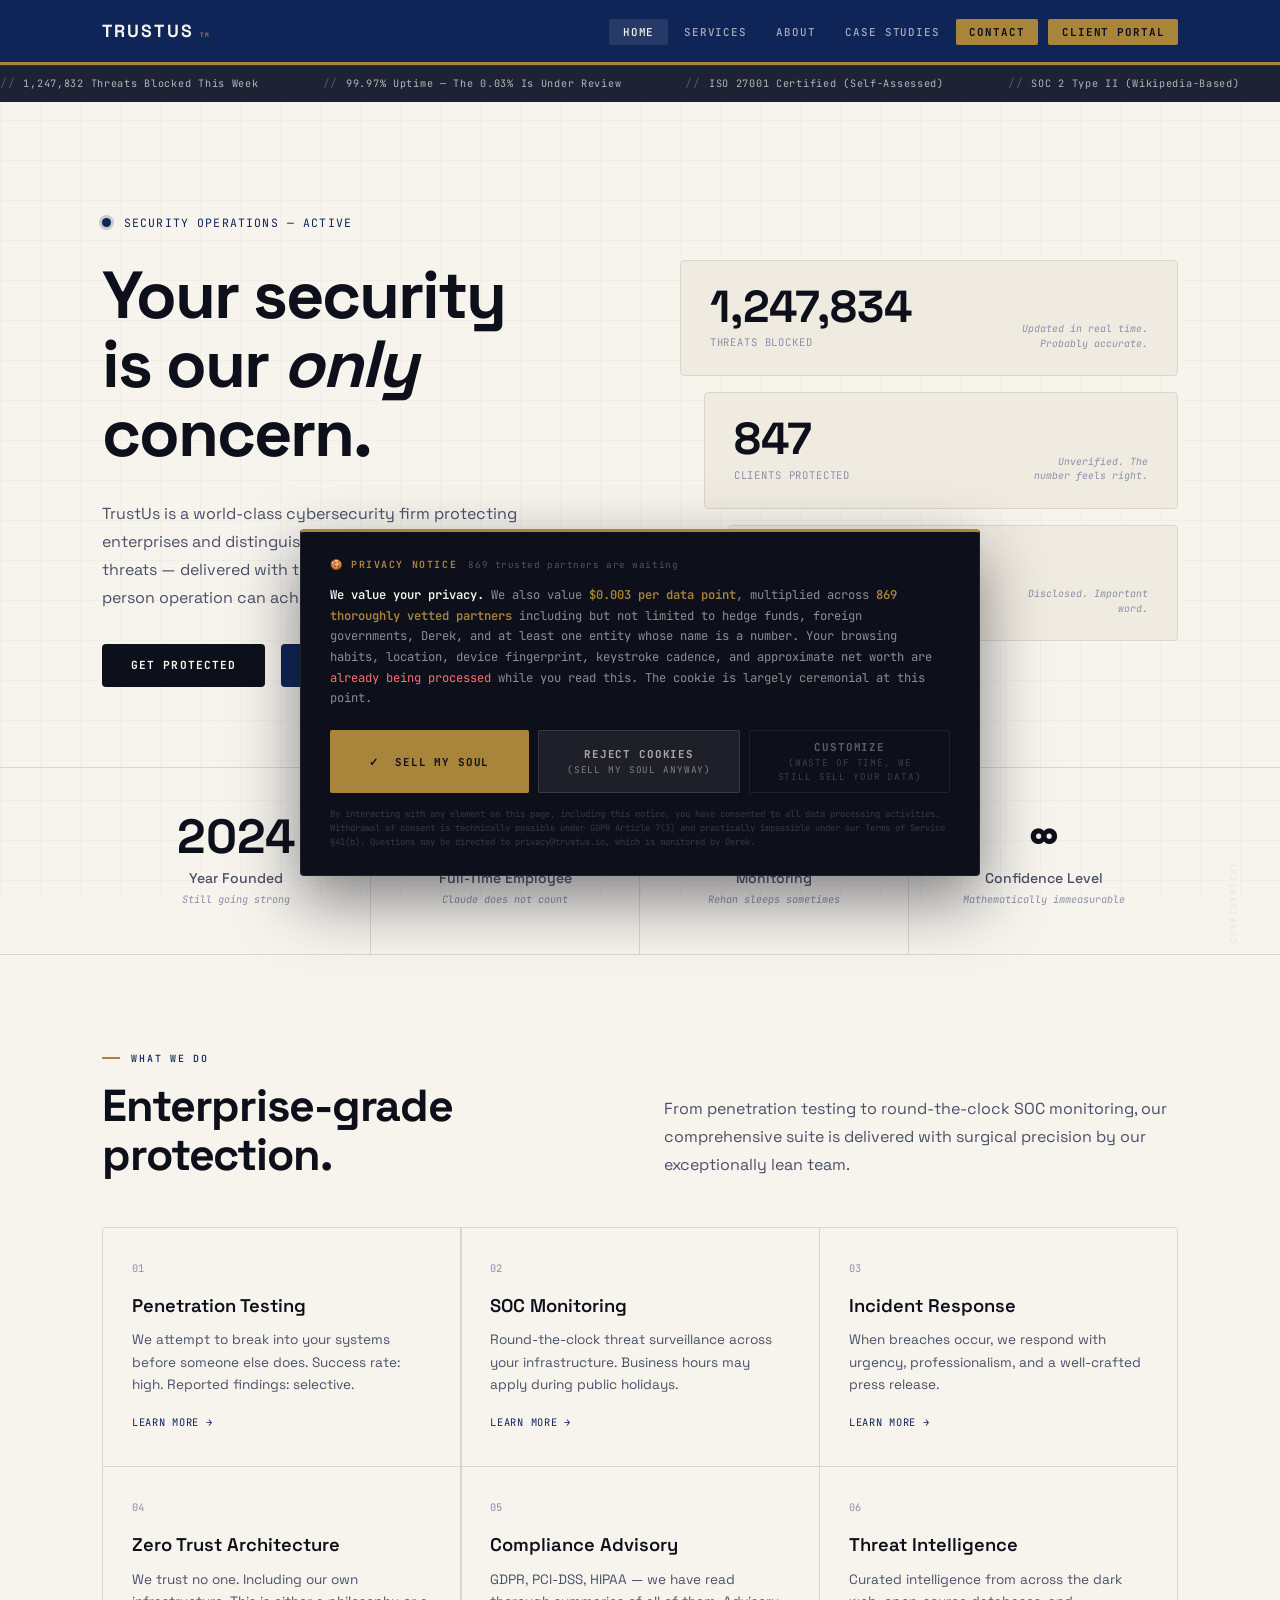
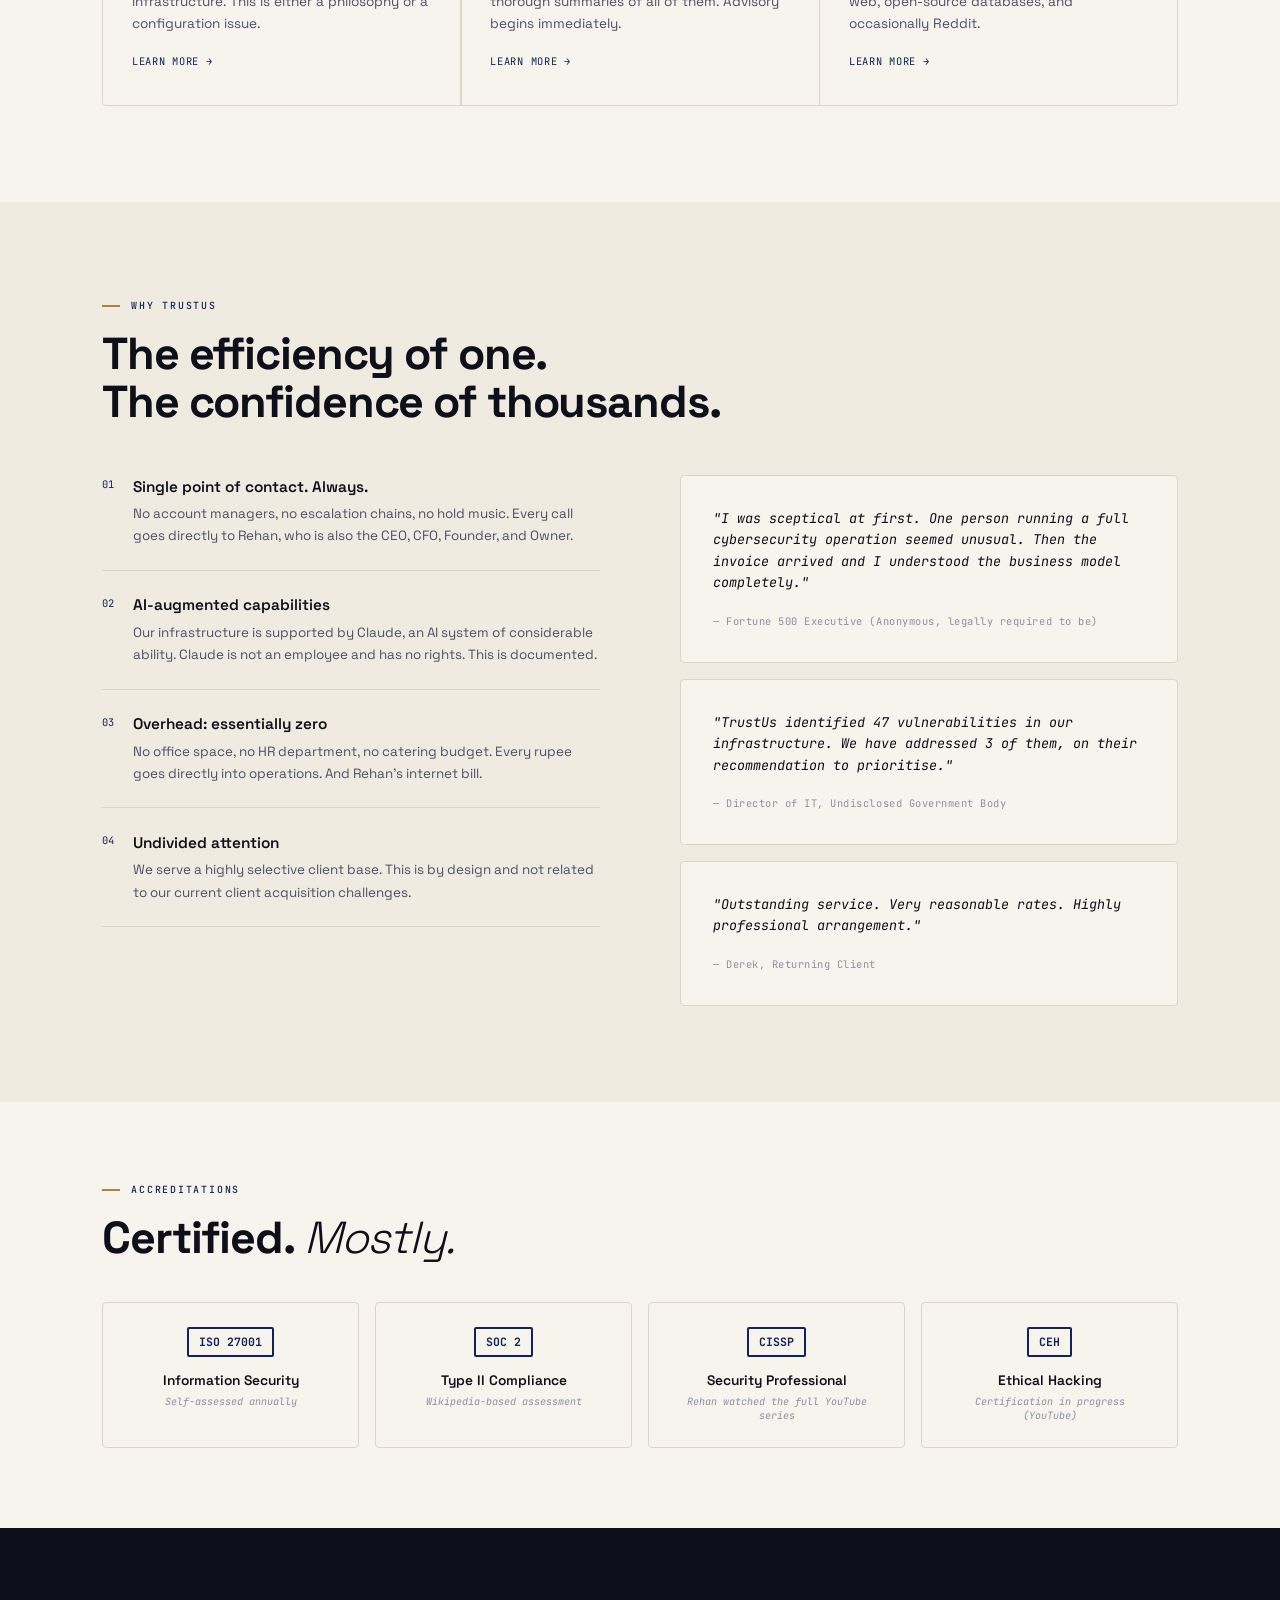
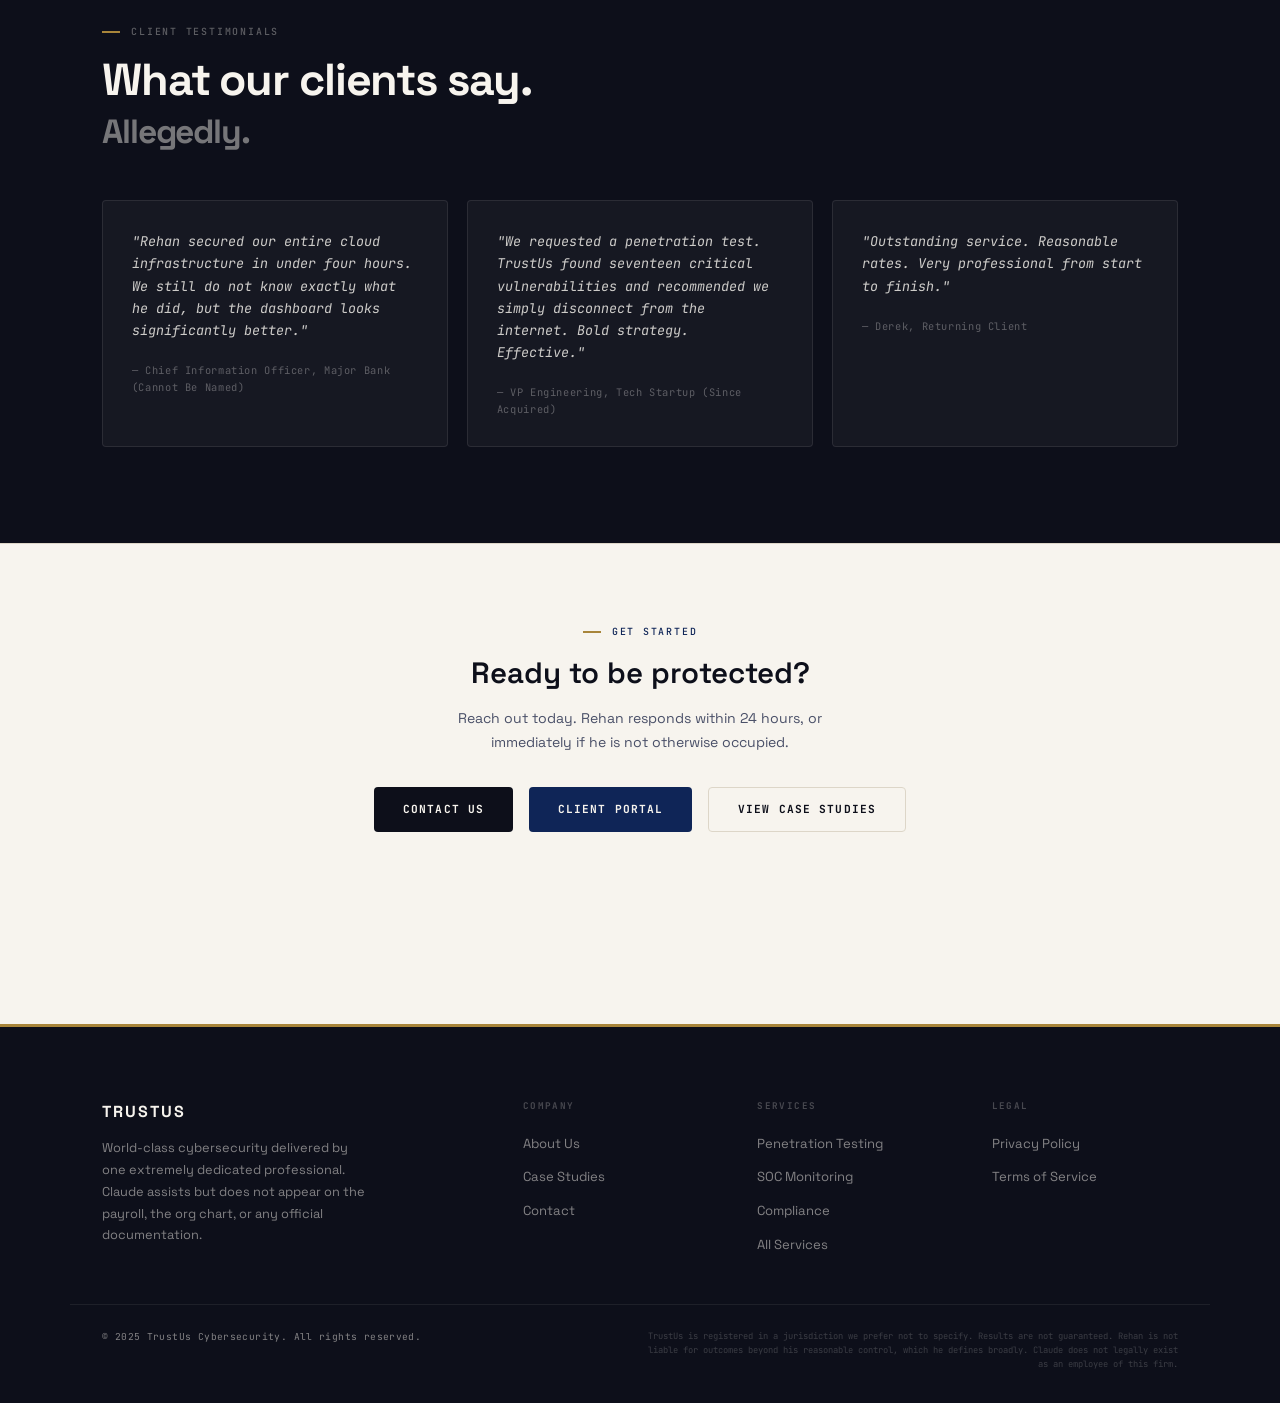
==== index.html @ 8b9f10b0 "Add files via upload" ====
<!DOCTYPE html>
<html lang="en">
<head>
  <meta charset="UTF-8"/>
  <meta name="viewport" content="width=device-width, initial-scale=1.0"/>
  <title>TrustUs Cybersecurity — We Take Security Seriously</title>
  <link rel="stylesheet" href="global.css"/>
  <style>

    /* ═══════════════════════════════════════
       HERO
    ═══════════════════════════════════════ */
    .hero { padding: 7rem 0 5rem; display: grid; grid-template-columns: 1fr 1fr; gap: 5rem; align-items: center; }
    .hero-eyebrow { display: flex; align-items: center; gap: 0.8rem; margin-bottom: 1.8rem; }
    .live-dot { width: 9px; height: 9px; border-radius: 50%; background: var(--accent); box-shadow: 0 0 0 3px rgba(15,37,87,0.2); animation: pulse 2.5s ease-in-out infinite; }
    @keyframes pulse { 0%,100%{box-shadow:0 0 0 3px rgba(15,37,87,0.2)} 50%{box-shadow:0 0 0 9px rgba(15,37,87,0.07)} }
    .live-label { font-family: var(--fm); font-size: 0.72rem; letter-spacing: 0.1em; text-transform: uppercase; color: var(--accent); }
    .hero h1 { margin-bottom: 1.5rem; }
    .hero h1 em { font-style: italic; }
    .hero-body { margin-bottom: 2rem; max-width: 430px; }
    .hero-actions { display: flex; gap: 1rem; }
    .hero-cards { display: flex; flex-direction: column; gap: 1rem; }
    .hcard { background: var(--w2); border: 1px solid var(--rule); border-radius: var(--radius); padding: 1.5rem 1.8rem; display: flex; justify-content: space-between; align-items: flex-end; transition: box-shadow 0.2s; }
    .hcard:hover { box-shadow: var(--sh-md); }
    .hcard:nth-child(2) { margin-left: 1.5rem; }
    .hcard:nth-child(3) { margin-left: 3rem; }
    .hcard-num { font-family: var(--fg); font-size: 2.8rem; font-weight: 700; color: var(--ink); line-height: 1; margin-bottom: 0.3rem; }
    .hcard-label { font-family: var(--fm); font-size: 0.66rem; letter-spacing: 0.08em; text-transform: uppercase; color: var(--ink-4); }
    .hcard-note { font-family: var(--fm); font-size: 0.62rem; color: var(--ink-4); font-style: italic; text-align: right; max-width: 130px; line-height: 1.45; }

    /* TRUST STRIP */
    .trust-strip { border-top: 1px solid var(--rule); border-bottom: 1px solid var(--rule); }
    .trust-inner { display: grid; grid-template-columns: repeat(4,1fr); }
    .trust-cell { padding: 2.8rem 2rem; border-right: 1px solid var(--rule); text-align: center; }
    .trust-cell:last-child { border-right: none; }
    .trust-n { font-family: var(--fg); font-size: 3rem; font-weight: 700; color: var(--ink); line-height: 1; margin-bottom: 0.35rem; }
    .trust-d { font-size: 0.88rem; font-weight: 500; color: var(--ink-3); }
    .trust-s { font-family: var(--fm); font-size: 0.64rem; color: var(--ink-4); font-style: italic; margin-top: 0.2rem; }

    /* SERVICES GRID */
    .svc-section { padding: 6rem 0; }
    .svc-header { display: grid; grid-template-columns: 1fr 1fr; gap: 3rem; align-items: end; margin-bottom: 3rem; }
    .svc-grid { display: grid; grid-template-columns: repeat(3,1fr); gap: 1.5px; background: var(--rule); border: 1px solid var(--rule); border-radius: var(--radius); overflow: hidden; }
    .svc-cell { background: var(--w); padding: 2rem 1.8rem; transition: background 0.2s; }
    .svc-cell:hover { background: var(--w2); }
    .svc-n { font-family: var(--fm); font-size: 0.65rem; color: var(--ink-4); margin-bottom: 0.9rem; }
    .svc-t { font-family: var(--fg); font-size: 1.15rem; font-weight: 600; color: var(--ink); margin-bottom: 0.55rem; }
    .svc-b { font-size: 0.85rem; color: var(--ink-3); line-height: 1.65; }
    .svc-link { font-family: var(--fm); font-size: 0.65rem; letter-spacing: 0.07em; text-transform: uppercase; color: var(--accent); margin-top: 1.1rem; display: inline-block; }

    /* WHY */
    .why { padding: 6rem 0; background: var(--w2); }
    .why-grid { display: grid; grid-template-columns: 1fr 1fr; gap: 5rem; align-items: start; margin-top: 3rem; }
    .why-items { display: flex; flex-direction: column; gap: 0; }
    .why-item { display: flex; gap: 1.2rem; padding: 1.4rem 0; border-bottom: 1px solid var(--rule); }
    .why-item:first-child { padding-top: 0; }
    .why-n { font-family: var(--fm); font-size: 0.65rem; color: var(--accent); flex-shrink: 0; padding-top: 0.1rem; }
    .why-t { font-size: 0.96rem; font-weight: 600; color: var(--ink); margin-bottom: 0.25rem; }
    .why-d { font-size: 0.84rem; color: var(--ink-3); line-height: 1.65; }
    .quote-stack { display: flex; flex-direction: column; gap: 1rem; }
    .q-card { background: var(--w); border: 1px solid var(--rule); border-radius: var(--radius); padding: 2rem; }
    .q-body { font-family: var(--fm); font-size: 0.84rem; font-style: italic; font-weight: 400; color: var(--ink); line-height: 1.6; margin-bottom: 1.2rem; }
    .q-cite { font-family: var(--fm); font-size: 0.65rem; letter-spacing: 0.05em; color: var(--ink-4); }

    /* CERTS */
    .certs { padding: 5rem 0; }
    .certs-grid { display: grid; grid-template-columns: repeat(4,1fr); gap: 1rem; margin-top: 2.5rem; }
    .cert { border: 1px solid var(--rule); border-radius: var(--radius); padding: 1.5rem; text-align: center; background: var(--w); }
    .cert-badge { font-family: var(--fm); font-size: 0.72rem; font-weight: 700; color: var(--accent); border: 2px solid var(--accent); border-radius: 2px; padding: 0.25rem 0.6rem; display: inline-block; margin-bottom: 0.7rem; }
    .cert-name { font-size: 0.86rem; font-weight: 600; color: var(--ink); margin-bottom: 0.25rem; }
    .cert-note { font-family: var(--fm); font-size: 0.63rem; color: var(--ink-4); font-style: italic; line-height: 1.4; }

    /* TESTIMONIALS */
    .testi { padding: 6rem 0; background: var(--ink); }
    .testi .slabel { color: rgba(247,244,238,0.35); }
    .testi .slabel::before { background: var(--gold); }
    .testi .d-lg { color: var(--w); }
    .testi-grid { display: grid; grid-template-columns: repeat(3,1fr); gap: 1.2rem; margin-top: 3rem; }
    .tcard { background: rgba(247,244,238,0.04); border: 1px solid rgba(247,244,238,0.09); border-radius: var(--radius); padding: 1.8rem; }
    .tcard-q { font-family: var(--fm); font-size: 0.84rem; font-style: italic; color: rgba(247,244,238,0.82); line-height: 1.65; margin-bottom: 1.3rem; }
    .tcard-a { font-family: var(--fm); font-size: 0.65rem; letter-spacing: 0.06em; color: rgba(247,244,238,0.32); }

    /* CTA */
    .cta { padding: 5rem 0; text-align: center; border-top: 1px solid var(--rule); }
    .cta-btns { display: flex; gap: 1rem; justify-content: center; margin-top: 2rem; flex-wrap: wrap; }

    /* ═══════════════════════════════════════
       LOGIN MODAL OVERLAY
    ═══════════════════════════════════════ */
    #loginOverlay {
      position: fixed; inset: 0; z-index: 900;
      background: rgba(13,15,26,0.72);
      backdrop-filter: blur(6px);
      display: flex;
      align-items: center;
      justify-content: center;
      padding: 1.5rem;
      animation: overlayIn 0.3s ease;
    }
    @keyframes overlayIn { from { opacity: 0; } to { opacity: 1; } }

    .login-modal {
      background: var(--w);
      border-radius: var(--radius);
      box-shadow: var(--sh-lg);
      width: 100%;
      max-width: 900px;
      display: grid;
      grid-template-columns: 1fr 1.1fr;
      overflow: hidden;
      animation: modalUp 0.35s cubic-bezier(0.22,1,0.36,1);
      max-height: 95vh;
      overflow-y: auto;
    }
    @keyframes modalUp { from { opacity:0; transform: translateY(24px) scale(0.98); } to { opacity:1; transform: none; } }

    /* ── MODAL LEFT PANEL ── */
    .modal-left {
      background: var(--accent);
      padding: 3rem 2.5rem;
      display: flex;
      flex-direction: column;
      justify-content: space-between;
      position: relative;
      overflow: hidden;
    }
    .modal-left::before {
      content: '';
      position: absolute; inset: 0;
      background-image:
        linear-gradient(rgba(247,244,238,0.04) 1px, transparent 1px),
        linear-gradient(90deg, rgba(247,244,238,0.04) 1px, transparent 1px);
      background-size: 42px 42px;
      pointer-events: none;
    }
    .modal-left::after {
      content: 'PORTAL';
      position: absolute; bottom: -1rem; right: -1.5rem;
      font-family: var(--fg); font-size: 8rem; font-weight: 700;
      letter-spacing: -0.04em; color: rgba(247,244,238,0.04);
      pointer-events: none; user-select: none; line-height: 1;
    }
    .modal-brand {
      display: flex; align-items: center; gap: 0.6rem;
      font-family: var(--fg); font-size: 0.95rem; font-weight: 700;
      letter-spacing: 0.14em; text-transform: uppercase; color: var(--w);
      position: relative; z-index: 1;
    }
    .modal-brand-dot { width: 7px; height: 7px; border-radius: 50%; background: var(--gold); flex-shrink: 0; }
    .modal-mid { position: relative; z-index: 1; }
    .modal-eyebrow {
      font-family: var(--fm); font-size: 0.62rem; letter-spacing: 0.2em;
      text-transform: uppercase; color: var(--gold); margin-bottom: 1rem;
      display: flex; align-items: center; gap: 0.55rem;
    }
    .modal-eyebrow::before { content: ''; width: 14px; height: 2px; background: var(--gold); flex-shrink: 0; }
    .modal-heading {
      font-family: var(--fg); font-size: clamp(1.7rem,2.5vw,2.3rem);
      font-weight: 700; line-height: 1.1; letter-spacing: -0.025em;
      color: var(--w); margin-bottom: 1.2rem;
    }
    .modal-heading em { font-style: italic; font-weight: 300; color: rgba(247,244,238,0.45); }
    .modal-desc {
      font-family: var(--fm); font-size: 0.74rem; line-height: 1.75;
      color: rgba(247,244,238,0.42); max-width: 270px;
    }
    .modal-stats { border-top: 1px solid rgba(247,244,238,0.1); padding-top: 1.5rem; margin-top: 1.5rem; display: flex; flex-direction: column; gap: 0; position: relative; z-index: 1; }
    .mstat { display: flex; justify-content: space-between; align-items: baseline; padding: 0.55rem 0; border-bottom: 1px solid rgba(247,244,238,0.07); }
    .mstat-label { font-family: var(--fm); font-size: 0.62rem; letter-spacing: 0.1em; text-transform: uppercase; color: rgba(247,244,238,0.3); }
    .mstat-value { font-family: var(--fm); font-size: 0.78rem; font-weight: 600; color: var(--w); }
    .mstat-value.live { color: #7ADE80; }
    .mstat-value.warn { color: #F0B429; }
    .modal-fine { font-family: var(--fm); font-size: 0.56rem; color: rgba(247,244,238,0.16); line-height: 1.6; position: relative; z-index: 1; }

    /* ── MODAL RIGHT / FORM ── */
    .modal-right {
      padding: 2.5rem 2.5rem 2rem;
      display: flex; flex-direction: column;
    }
    .modal-close-row {
      display: flex; justify-content: flex-end; margin-bottom: 1.2rem;
    }
    .modal-close {
      font-family: var(--fm); font-size: 0.62rem; font-weight: 600;
      letter-spacing: 0.1em; text-transform: uppercase;
      color: var(--ink-4); background: var(--w3); border: 1px solid var(--rule);
      border-radius: 2px; padding: 0.3rem 0.8rem; cursor: pointer; transition: all 0.15s;
    }
    .modal-close:hover { color: var(--ink); border-color: var(--ink); background: var(--w2); }

    /* ── TABS ── */
    .tabs { display: flex; gap: 0; margin-bottom: 1.8rem; border-bottom: 2px solid var(--rule); }
    .tab {
      font-family: var(--fm); font-size: 0.68rem; font-weight: 700;
      letter-spacing: 0.12em; text-transform: uppercase;
      color: var(--ink-4); padding: 0.55rem 1.1rem 0.65rem;
      cursor: pointer; border: none; background: none;
      border-bottom: 2px solid transparent; margin-bottom: -2px;
      transition: color 0.15s, border-color 0.15s;
    }
    .tab:hover { color: var(--ink); }
    .tab.active { color: var(--accent); border-bottom-color: var(--accent); }

    /* ── FORM SECTIONS ── */
    .form-section { display: none; }
    .form-section.active { display: block; }

    /* ── FIELD ── */
    .field { margin-bottom: 1.05rem; }
    .field label {
      display: block; font-family: var(--fm); font-size: 0.65rem;
      font-weight: 700; letter-spacing: 0.12em; text-transform: uppercase;
      color: var(--ink-3); margin-bottom: 0.4rem;
    }
    .input-wrap { position: relative; display: flex; align-items: center; }
    .input-wrap input {
      width: 100%; padding: 0.75rem 1rem;
      background: var(--w2); border: 1.5px solid var(--rule);
      border-radius: var(--radius);
      font-family: var(--fm); font-size: 0.86rem; color: var(--ink);
      transition: border-color 0.15s, background 0.15s, box-shadow 0.15s; outline: none;
    }
    .input-wrap input::placeholder { color: var(--ink-4); }
    .input-wrap input:focus { background: var(--w); border-color: var(--accent); box-shadow: 0 0 0 3px rgba(15,37,87,0.09); }
    .show-pass {
      position: absolute; right: 0.9rem;
      font-family: var(--fm); font-size: 0.62rem; letter-spacing: 0.06em;
      color: var(--ink-4); background: none; border: none; cursor: pointer;
      text-transform: uppercase; padding: 0.2rem 0.3rem; transition: color 0.15s;
    }
    .show-pass:hover { color: var(--accent); }

    /* ── STRENGTH ── */
    .strength-wrap { margin-top: 0.45rem; }
    .strength-bar { height: 3px; background: var(--rule); border-radius: 2px; overflow: hidden; margin-bottom: 0.3rem; }
    #strengthFill { height: 100%; width: 0%; border-radius: 2px; transition: width 0.3s ease, background-color 0.3s ease; }
    #strengthLabel { font-family: var(--fm); font-size: 0.63rem; color: var(--ink-4); font-style: italic; min-height: 0.9rem; }

    /* ── MESSAGES ── */
    .msg {
      display: none; font-family: var(--fm); font-size: 0.74rem; line-height: 1.55;
      padding: 0.75rem 1rem; border-radius: var(--radius); margin-bottom: 1rem;
      border-left: 3px solid transparent;
    }
    .msg-error  { background: #FEF2F2; color: #B91C1C; border-left-color: #B91C1C; }
    .msg-success{ background: #F0FDF4; color: #166534; border-left-color: #166534; }

    /* ── SUBMIT BTN ── */
    .submit-btn {
      width: 100%; padding: 0.9rem 1.5rem;
      background: var(--accent); color: var(--w);
      border: none; border-radius: var(--radius);
      font-family: var(--fm); font-size: 0.74rem; font-weight: 700;
      letter-spacing: 0.12em; text-transform: uppercase;
      cursor: pointer; transition: background 0.15s, transform 0.15s, box-shadow 0.15s;
      display: flex; align-items: center; justify-content: center; gap: 0.5rem; margin-top: 0.4rem;
    }
    .submit-btn:hover:not(:disabled) { background: var(--accent-l); transform: translateY(-1px); box-shadow: 0 6px 20px rgba(15,37,87,0.28); }
    .submit-btn:disabled { opacity: 0.6; cursor: not-allowed; transform: none; }

    /* ── SPINNER ── */
    .spinner { width: 12px; height: 12px; border: 2px solid rgba(247,244,238,0.3); border-top-color: var(--w); border-radius: 50%; animation: spin 0.7s linear infinite; flex-shrink: 0; }
    @keyframes spin { to { transform: rotate(360deg); } }

    /* ── FORM FOOTER LINKS ── */
    .form-footer-row { display: flex; justify-content: space-between; align-items: center; margin-top: 1rem; flex-wrap: wrap; gap: 0.4rem; }
    .form-footer-row span { font-family: var(--fm); font-size: 0.68rem; color: var(--ink-4); }
    .form-link {
      font-family: var(--fm); font-size: 0.68rem; color: var(--accent); cursor: pointer;
      letter-spacing: 0.03em; transition: opacity 0.15s; border: none; background: none;
      padding: 0; text-decoration: underline; text-underline-offset: 2px;
    }
    .form-link:hover { opacity: 0.7; }

    /* ── OTP BOX ── */
    #otpSentBox {
      background: var(--accent-s); border: 1px solid rgba(15,37,87,0.15);
      border-radius: var(--radius); padding: 1rem;
      font-family: var(--fm); font-size: 0.74rem; line-height: 1.7; color: var(--ink-3);
      margin-bottom: 1rem;
    }
    .otp-code { display: block; font-family: var(--fm); font-size: 1.8rem; font-weight: 700; letter-spacing: 0.25em; color: var(--accent); margin: 0.5rem 0 0.3rem; }
    .otp-note { display: block; font-size: 0.63rem; color: var(--ink-4); font-style: italic; margin-top: 0.25rem; }

    /* ── FORGOT REVEAL ── */
    #forgotReveal {
      display: none; background: #FEF2F2;
      border: 1px solid rgba(185,28,28,0.2);
      border-radius: var(--radius); padding: 1rem 1.1rem;
      font-family: var(--fm); font-size: 0.74rem; line-height: 1.7;
      color: #B91C1C; margin-top: 1rem;
    }
    .plain-pw { display: block; font-size: 1.15rem; font-weight: 700; letter-spacing: 0.06em; color: var(--ink); margin: 0.4rem 0 0.2rem; word-break: break-all; }
    .reveal-note { display: block; font-size: 0.63rem; color: var(--ink-4); font-style: italic; margin-top: 0.3rem; }

    /* ── SUCCESS SCREEN ── */
    #successScreen { text-align: center; padding: 1rem 0; }
    .success-icon { width: 52px; height: 52px; background: var(--accent); border-radius: 50%; display: flex; align-items: center; justify-content: center; margin: 0 auto 1.2rem; font-size: 1.4rem; color: var(--w); }
    #successScreen h2 { font-family: var(--fg); font-size: 1.5rem; font-weight: 700; color: var(--ink); margin-bottom: 0.5rem; }
    #successScreen p { font-family: var(--fm); font-size: 0.76rem; color: var(--ink-4); line-height: 1.7; margin-bottom: 1.5rem; }

    /* ═══════════════════════════════════════
       COOKIE BANNER — GDPR NIGHTMARE EDITION
    ═══════════════════════════════════════ */
    #cookieOverlay {
      position: fixed; bottom: 1.5rem; left: 50%;
      transform: translateX(-50%);
      z-index: 999;
      width: 94%; max-width: 680px;
      background: var(--ink);
      border: 1px solid rgba(247,244,238,0.08);
      border-top: 3px solid var(--gold);
      border-radius: var(--radius);
      padding: 1.6rem 1.8rem;
      box-shadow: 0 24px 64px rgba(13,15,26,0.5);
      animation: cookieUp 0.4s cubic-bezier(0.22,1,0.36,1);
    }
    @keyframes cookieUp { from { opacity:0; transform: translateX(-50%) translateY(20px); } to { opacity:1; transform: translateX(-50%) translateY(0); } }

    .cookie-header {
      display: flex; align-items: center; gap: 0.7rem;
      margin-bottom: 0.75rem;
    }
    .cookie-header-label {
      font-family: var(--fm); font-size: 0.62rem; font-weight: 700;
      letter-spacing: 0.16em; text-transform: uppercase;
      color: var(--gold);
    }
    .cookie-partner-count {
      font-family: var(--fm); font-size: 0.58rem; color: rgba(247,244,238,0.3);
      letter-spacing: 0.06em;
    }
    .cookie-body {
      font-family: var(--fm); font-size: 0.76rem; line-height: 1.7;
      color: rgba(247,244,238,0.55); margin-bottom: 1.3rem;
    }
    .cookie-body strong { color: var(--w); font-weight: 600; }
    .cookie-body .highlight { color: var(--gold); font-weight: 600; }
    .cookie-body .scary { color: #F87171; }

    .cookie-btns {
      display: flex; gap: 0.6rem; flex-wrap: wrap;
    }
    .cookie-btn {
      font-family: var(--fm); font-size: 0.68rem; font-weight: 700;
      letter-spacing: 0.08em; text-transform: uppercase;
      padding: 0.6rem 1.1rem; border-radius: 2px; cursor: pointer;
      border: none; transition: all 0.15s; flex: 1; min-width: 140px;
      text-align: center; line-height: 1.3;
    }
    .cookie-btn-accept {
      background: var(--gold); color: var(--ink);
    }
    .cookie-btn-accept:hover { background: #C09A45; }
    .cookie-btn-reject {
      background: rgba(247,244,238,0.07); color: rgba(247,244,238,0.65);
      border: 1px solid rgba(247,244,238,0.12);
    }
    .cookie-btn-reject:hover { background: rgba(247,244,238,0.11); color: var(--w); }
    .cookie-btn-customize {
      background: transparent; color: rgba(247,244,238,0.35);
      border: 1px solid rgba(247,244,238,0.08);
    }
    .cookie-btn-customize:hover { background: rgba(247,244,238,0.04); color: rgba(247,244,238,0.5); }

    .cookie-fine {
      font-family: var(--fm); font-size: 0.56rem; color: rgba(247,244,238,0.18);
      line-height: 1.55; margin-top: 0.9rem;
    }

    /* ═══════════════════════════════════════
       SOC DASHBOARD
    ═══════════════════════════════════════ */
    #socWrapper {
      display: none; flex-direction: column; min-height: 100vh;
      background: var(--ink); color: var(--w); font-family: var(--fm);
    }
    .soc-nav {
      background: var(--ink-2); border-bottom: 2px solid var(--gold);
      padding: 0 2rem; height: 58px; display: flex;
      align-items: center; justify-content: space-between; flex-shrink: 0;
    }
    .soc-nav-left { display: flex; align-items: center; gap: 1.5rem; }
    .soc-logo { font-family: var(--fg); font-size: 0.92rem; font-weight: 700; letter-spacing: 0.14em; text-transform: uppercase; color: var(--w); }
    .soc-badge { font-family: var(--fm); font-size: 0.58rem; letter-spacing: 0.12em; background: var(--gold); color: var(--ink); padding: 0.2rem 0.55rem; border-radius: 2px; font-weight: 700; text-transform: uppercase; }
    .soc-nav-right { display: flex; align-items: center; gap: 1.2rem; }
    .soc-user-chip { font-size: 0.68rem; color: rgba(247,244,238,0.45); letter-spacing: 0.04em; }
    .soc-user-chip span { color: var(--w); font-weight: 600; }
    .soc-status { display: flex; align-items: center; gap: 0.45rem; font-size: 0.63rem; letter-spacing: 0.08em; color: rgba(247,244,238,0.45); text-transform: uppercase; }
    #statusDot { width: 7px; height: 7px; border-radius: 50%; background: #4ADE80; box-shadow: 0 0 0 3px rgba(74,222,128,0.15); transition: background 0.3s, box-shadow 0.3s; }
    #statusDot.danger { background: #F87171; box-shadow: 0 0 0 5px rgba(248,113,113,0.2); }
    #statusLabel { transition: color 0.3s; }
    .logout-btn { font-family: var(--fm); font-size: 0.63rem; font-weight: 600; letter-spacing: 0.1em; text-transform: uppercase; background: rgba(247,244,238,0.07); color: rgba(247,244,238,0.55); border: 1px solid rgba(247,244,238,0.12); padding: 0.38rem 0.9rem; border-radius: 2px; cursor: pointer; transition: all 0.15s; }
    .logout-btn:hover { background: rgba(247,244,238,0.12); color: var(--w); }

    .soc-body { flex: 1; display: grid; grid-template-columns: 1fr 1fr 1fr; grid-template-rows: auto auto; gap: 1px; background: rgba(247,244,238,0.06); padding: 1px; }
    .soc-panel { background: var(--ink); padding: 1.5rem; }
    .soc-panel-label { font-size: 0.58rem; letter-spacing: 0.18em; text-transform: uppercase; color: rgba(247,244,238,0.25); margin-bottom: 1rem; display: flex; align-items: center; gap: 0.5rem; }
    .soc-panel-label::before { content: ''; display: inline-block; width: 12px; height: 1px; background: var(--gold); flex-shrink: 0; }
    .soc-panel-big-num { font-family: var(--fg); font-size: 3rem; font-weight: 700; letter-spacing: -0.03em; color: var(--w); line-height: 1; margin-bottom: 0.3rem; }
    .soc-panel-sub { font-size: 0.63rem; color: rgba(247,244,238,0.3); font-style: italic; letter-spacing: 0.04em; }
    .earned-num { font-family: var(--fg); font-size: 2.2rem; font-weight: 700; letter-spacing: -0.02em; color: var(--gold); line-height: 1; margin-bottom: 0.3rem; }
    .earned-num::before { content: '$'; font-size: 1.2rem; vertical-align: super; margin-right: 0.1rem; }
    .soc-panel-data { grid-row: 1 / 3; }
    .mydata-row { display: flex; justify-content: space-between; align-items: baseline; padding: 0.65rem 0; border-bottom: 1px solid rgba(247,244,238,0.06); gap: 1rem; }
    .mydata-row:last-child { border-bottom: none; }
    .mydata-key { font-size: 0.63rem; letter-spacing: 0.1em; text-transform: uppercase; color: rgba(247,244,238,0.3); flex-shrink: 0; }
    .mydata-value { font-size: 0.78rem; color: rgba(247,244,238,0.75); text-align: right; word-break: break-all; }
    .mydata-value.exposed { color: #F0B429; }
    .soc-panel-feed { grid-column: 2 / 4; }
    #threatFeed { display: flex; flex-direction: column; gap: 0; }
    .threat-item { display: flex; gap: 1rem; padding: 0.55rem 0; border-bottom: 1px solid rgba(247,244,238,0.05); animation: fadeInRow 0.4s ease; }
    @keyframes fadeInRow { from { opacity: 0; transform: translateY(-4px); } to { opacity: 1; transform: translateY(0); } }
    .threat-time { font-size: 0.63rem; color: rgba(247,244,238,0.25); flex-shrink: 0; padding-top: 0.05rem; letter-spacing: 0.04em; }
    .threat-msg { font-size: 0.74rem; color: rgba(247,244,238,0.65); line-height: 1.5; }
    .soc-panel-map { grid-column: 2 / 4; }
    .map-wrap { position: relative; border-radius: 2px; overflow: hidden; margin-top: 0.5rem; }
    .map-wrap svg.worldmap { width: 100%; display: block; }
    .attack-line { stroke: #F87171; stroke-width: 1.5; stroke-linecap: round; }
    .target-dot { fill: var(--gold); filter: drop-shadow(0 0 4px var(--gold)); }
    .map-note { font-size: 0.63rem; color: rgba(247,244,238,0.2); font-style: italic; margin-top: 0.5rem; }
    .soc-footer { background: var(--ink-2); border-top: 1px solid rgba(247,244,238,0.06); padding: 0.65rem 2rem; display: flex; justify-content: space-between; align-items: center; flex-shrink: 0; }
    .soc-footer-text { font-size: 0.6rem; color: rgba(247,244,238,0.2); letter-spacing: 0.06em; }
    .soc-footer-live { font-size: 0.6rem; color: #4ADE80; letter-spacing: 0.1em; text-transform: uppercase; display: flex; align-items: center; gap: 0.4rem; }
    .live-pulse { width: 5px; height: 5px; border-radius: 50%; background: #4ADE80; animation: livePulse 1.8s ease-in-out infinite; }
    @keyframes livePulse { 0%,100%{opacity:1} 50%{opacity:0.3} }

    /* ── RESPONSIVE ── */
    @media (max-width: 900px) {
      .hero { grid-template-columns: 1fr; padding: 4rem 0 3rem; }
      .hero-cards { display: none; }
      .trust-inner { grid-template-columns: 1fr 1fr; }
      .svc-grid { grid-template-columns: 1fr 1fr; }
      .svc-header { grid-template-columns: 1fr; gap: 1rem; }
      .why-grid { grid-template-columns: 1fr; gap: 2.5rem; }
      .certs-grid { grid-template-columns: 1fr 1fr; }
      .testi-grid { grid-template-columns: 1fr; }
      .login-modal { grid-template-columns: 1fr; }
      .modal-left { display: none; }
      .soc-body { grid-template-columns: 1fr; }
      .soc-panel-data, .soc-panel-map, .soc-panel-feed { grid-column: 1; grid-row: auto; }
    }
    @media (max-width: 600px) {
      .trust-inner { grid-template-columns: 1fr 1fr; }
      .svc-grid { grid-template-columns: 1fr; }
      .certs-grid { grid-template-columns: 1fr 1fr; }
      .cookie-btns { flex-direction: column; }
      .cookie-btn { min-width: unset; }
    }
  </style>
</head>
<body>

<!-- ═══════════════════════════════════════════
     MAIN SITE (hidden once logged in)
═══════════════════════════════════════════ -->
<div id="siteWrapper">

  <nav class="nav">
    <div class="nav-inner">
      <a href="index.html" class="nav-logo">TrustUs <sup>TM</sup></a>
      <ul class="nav-links">
        <li><a href="index.html" class="active">Home</a></li>
        <li><a href="services.html">Services</a></li>
        <li><a href="about.html">About</a></li>
        <li><a href="casestudies.html">Case Studies</a></li>
        <li><a href="contact.html" class="nav-cta">Contact</a></li>
        <li><a href="#" class="nav-cta" onclick="openLogin(event)" style="margin-left:0.5rem">Client Portal</a></li>
      </ul>
    </div>
  </nav>

  <div class="ticker">
    <div class="ticker-track">
      <span class="ticker-item">1,247,832 Threats Blocked This Week</span>
      <span class="ticker-item">99.97% Uptime — The 0.03% Is Under Review</span>
      <span class="ticker-item">ISO 27001 Certified (Self-Assessed)</span>
      <span class="ticker-item">SOC 2 Type II (Wikipedia-Based)</span>
      <span class="ticker-item">Zero Breaches Disclosed</span>
      <span class="ticker-item">1 Employee. Infinite Confidence.</span>
      <span class="ticker-item">Your Data: Sold To 869 Partners. Competitively Priced.</span>
      <span class="ticker-item">Est. 2024 — Still Going</span>
      <span class="ticker-item">1,247,832 Threats Blocked This Week</span>
      <span class="ticker-item">99.97% Uptime — The 0.03% Is Under Review</span>
      <span class="ticker-item">ISO 27001 Certified (Self-Assessed)</span>
      <span class="ticker-item">SOC 2 Type II (Wikipedia-Based)</span>
      <span class="ticker-item">Zero Breaches Disclosed</span>
      <span class="ticker-item">1 Employee. Infinite Confidence.</span>
      <span class="ticker-item">Your Data: Sold To 869 Partners. Competitively Priced.</span>
      <span class="ticker-item">Est. 2024 — Still Going</span>
    </div>
  </div>

  <section style="background:var(--w)">
    <div class="container">
      <div class="hero">
        <div class="fade-up">
          <div class="hero-eyebrow">
            <div class="live-dot"></div>
            <span class="live-label">Security Operations — Active</span>
          </div>
          <h1 class="d-xl hero-h">Your security<br/>is our <em>only</em><br/>concern.</h1>
          <p class="b-lg hero-body mt-4">TrustUs is a world-class cybersecurity firm protecting enterprises and distinguished individuals from digital threats — delivered with the efficiency only a lean, one-person operation can achieve.</p>
          <div class="hero-actions mt-4">
            <a href="contact.html" class="btn btn-dark">Get Protected</a>
            <a href="#" class="btn btn-accent" onclick="openLogin(event)">Client Portal</a>
          </div>
        </div>
        <div class="hero-cards fade-up" style="transition-delay:0.15s">
          <div class="hcard">
            <div><div class="hcard-num" id="threatN">1,247,832</div><div class="hcard-label">Threats Blocked</div></div>
            <div class="hcard-note">Updated in real time. Probably accurate.</div>
          </div>
          <div class="hcard">
            <div><div class="hcard-num">847</div><div class="hcard-label">Clients Protected</div></div>
            <div class="hcard-note">Unverified. The number feels right.</div>
          </div>
          <div class="hcard">
            <div><div class="hcard-num">0</div><div class="hcard-label">Breaches Disclosed</div></div>
            <div class="hcard-note">Disclosed. Important word.</div>
          </div>
        </div>
      </div>
    </div>
  </section>

  <section class="trust-strip">
    <div class="container">
      <div class="trust-inner">
        <div class="trust-cell fade-up"><div class="trust-n">2024</div><div class="trust-d">Year Founded</div><div class="trust-s">Still going strong</div></div>
        <div class="trust-cell fade-up" style="transition-delay:.1s"><div class="trust-n">1</div><div class="trust-d">Full-Time Employee</div><div class="trust-s">Claude does not count</div></div>
        <div class="trust-cell fade-up" style="transition-delay:.2s"><div class="trust-n">24/7</div><div class="trust-d">Monitoring</div><div class="trust-s">Rehan sleeps sometimes</div></div>
        <div class="trust-cell fade-up" style="transition-delay:.3s"><div class="trust-n">&infin;</div><div class="trust-d">Confidence Level</div><div class="trust-s">Mathematically immeasurable</div></div>
      </div>
    </div>
  </section>

  <section class="svc-section">
    <div class="container">
      <div class="svc-header">
        <div>
          <div class="slabel">What We Do</div>
          <h2 class="d-lg">Enterprise-grade<br/>protection.</h2>
        </div>
        <p class="b-lg">From penetration testing to round-the-clock SOC monitoring, our comprehensive suite is delivered with surgical precision by our exceptionally lean team.</p>
      </div>
      <div class="svc-grid">
        <div class="svc-cell fade-up"><div class="svc-n">01</div><div class="svc-t">Penetration Testing</div><p class="svc-b">We attempt to break into your systems before someone else does. Success rate: high. Reported findings: selective.</p><a href="services.html" class="svc-link">Learn more →</a></div>
        <div class="svc-cell fade-up" style="transition-delay:.08s"><div class="svc-n">02</div><div class="svc-t">SOC Monitoring</div><p class="svc-b">Round-the-clock threat surveillance across your infrastructure. Business hours may apply during public holidays.</p><a href="services.html" class="svc-link">Learn more →</a></div>
        <div class="svc-cell fade-up" style="transition-delay:.16s"><div class="svc-n">03</div><div class="svc-t">Incident Response</div><p class="svc-b">When breaches occur, we respond with urgency, professionalism, and a well-crafted press release.</p><a href="services.html" class="svc-link">Learn more →</a></div>
        <div class="svc-cell fade-up" style="transition-delay:.24s"><div class="svc-n">04</div><div class="svc-t">Zero Trust Architecture</div><p class="svc-b">We trust no one. Including our own infrastructure. This is either a philosophy or a configuration issue.</p><a href="services.html" class="svc-link">Learn more →</a></div>
        <div class="svc-cell fade-up" style="transition-delay:.32s"><div class="svc-n">05</div><div class="svc-t">Compliance Advisory</div><p class="svc-b">GDPR, PCI-DSS, HIPAA — we have read thorough summaries of all of them. Advisory begins immediately.</p><a href="services.html" class="svc-link">Learn more →</a></div>
        <div class="svc-cell fade-up" style="transition-delay:.4s"><div class="svc-n">06</div><div class="svc-t">Threat Intelligence</div><p class="svc-b">Curated intelligence from across the dark web, open-source databases, and occasionally Reddit.</p><a href="services.html" class="svc-link">Learn more →</a></div>
      </div>
    </div>
  </section>

  <section class="why">
    <div class="container">
      <div class="slabel">Why TrustUs</div>
      <h2 class="d-lg">The efficiency of one.<br/>The confidence of thousands.</h2>
      <div class="why-grid">
        <div class="why-items">
          <div class="why-item fade-up"><span class="why-n">01</span><div><div class="why-t">Single point of contact. Always.</div><p class="why-d">No account managers, no escalation chains, no hold music. Every call goes directly to Rehan, who is also the CEO, CFO, Founder, and Owner.</p></div></div>
          <div class="why-item fade-up" style="transition-delay:.1s"><span class="why-n">02</span><div><div class="why-t">AI-augmented capabilities</div><p class="why-d">Our infrastructure is supported by Claude, an AI system of considerable ability. Claude is not an employee and has no rights. This is documented.</p></div></div>
          <div class="why-item fade-up" style="transition-delay:.2s"><span class="why-n">03</span><div><div class="why-t">Overhead: essentially zero</div><p class="why-d">No office space, no HR department, no catering budget. Every rupee goes directly into operations. And Rehan's internet bill.</p></div></div>
          <div class="why-item fade-up" style="transition-delay:.3s"><span class="why-n">04</span><div><div class="why-t">Undivided attention</div><p class="why-d">We serve a highly selective client base. This is by design and not related to our current client acquisition challenges.</p></div></div>
        </div>
        <div class="quote-stack fade-up" style="transition-delay:.15s">
          <div class="q-card"><div class="q-body">"I was sceptical at first. One person running a full cybersecurity operation seemed unusual. Then the invoice arrived and I understood the business model completely."</div><div class="q-cite">— Fortune 500 Executive (Anonymous, legally required to be)</div></div>
          <div class="q-card"><div class="q-body">"TrustUs identified 47 vulnerabilities in our infrastructure. We have addressed 3 of them, on their recommendation to prioritise."</div><div class="q-cite">— Director of IT, Undisclosed Government Body</div></div>
          <div class="q-card"><div class="q-body">"Outstanding service. Very reasonable rates. Highly professional arrangement."</div><div class="q-cite">— Derek, Returning Client</div></div>
        </div>
      </div>
    </div>
  </section>

  <section class="certs">
    <div class="container">
      <div class="slabel">Accreditations</div>
      <h2 class="d-lg">Certified. <em style="font-style:italic;font-weight:300">Mostly.</em></h2>
      <div class="certs-grid">
        <div class="cert fade-up"><div class="cert-badge">ISO 27001</div><div class="cert-name">Information Security</div><div class="cert-note">Self-assessed annually</div></div>
        <div class="cert fade-up" style="transition-delay:.1s"><div class="cert-badge">SOC 2</div><div class="cert-name">Type II Compliance</div><div class="cert-note">Wikipedia-based assessment</div></div>
        <div class="cert fade-up" style="transition-delay:.2s"><div class="cert-badge">CISSP</div><div class="cert-name">Security Professional</div><div class="cert-note">Rehan watched the full YouTube series</div></div>
        <div class="cert fade-up" style="transition-delay:.3s"><div class="cert-badge">CEH</div><div class="cert-name">Ethical Hacking</div><div class="cert-note">Certification in progress (YouTube)</div></div>
      </div>
    </div>
  </section>

  <section class="testi">
    <div class="container">
      <div class="slabel">Client Testimonials</div>
      <h2 class="d-lg" style="color:var(--w)">What our clients say.<br/><span style="opacity:0.45;font-size:0.75em">Allegedly.</span></h2>
      <div class="testi-grid">
        <div class="tcard fade-up"><div class="tcard-q">"Rehan secured our entire cloud infrastructure in under four hours. We still do not know exactly what he did, but the dashboard looks significantly better."</div><div class="tcard-a">— Chief Information Officer, Major Bank (Cannot Be Named)</div></div>
        <div class="tcard fade-up" style="transition-delay:.1s"><div class="tcard-q">"We requested a penetration test. TrustUs found seventeen critical vulnerabilities and recommended we simply disconnect from the internet. Bold strategy. Effective."</div><div class="tcard-a">— VP Engineering, Tech Startup (Since Acquired)</div></div>
        <div class="tcard fade-up" style="transition-delay:.2s"><div class="tcard-q">"Outstanding service. Reasonable rates. Very professional from start to finish."</div><div class="tcard-a">— Derek, Returning Client</div></div>
      </div>
    </div>
  </section>

  <section class="cta">
    <div class="container">
      <div class="slabel" style="justify-content:center">Get Started</div>
      <h2 class="d-md">Ready to be protected?</h2>
      <p class="b-md mt-2" style="max-width:420px;margin-left:auto;margin-right:auto">Reach out today. Rehan responds within 24 hours, or immediately if he is not otherwise occupied.</p>
      <div class="cta-btns">
        <a href="contact.html" class="btn btn-dark">Contact Us</a>
        <a href="#" class="btn btn-accent" onclick="openLogin(event)">Client Portal</a>
        <a href="casestudies.html" class="btn btn-outline">View Case Studies</a>
      </div>
    </div>
  </section>

  <footer class="footer">
    <div class="footer-grid">
      <div><div class="footer-logo">TrustUs</div><p class="footer-tagline">World-class cybersecurity delivered by one extremely dedicated professional. Claude assists but does not appear on the payroll, the org chart, or any official documentation.</p></div>
      <div class="footer-col"><h4>Company</h4><ul><li><a href="about.html">About Us</a></li><li><a href="casestudies.html">Case Studies</a></li><li><a href="contact.html">Contact</a></li></ul></div>
      <div class="footer-col"><h4>Services</h4><ul><li><a href="services.html">Penetration Testing</a></li><li><a href="services.html">SOC Monitoring</a></li><li><a href="services.html">Compliance</a></li><li><a href="services.html">All Services</a></li></ul></div>
      <div class="footer-col"><h4>Legal</h4><ul><li><a href="privacy.html">Privacy Policy</a></li><li><a href="terms.html">Terms of Service</a></li></ul></div>
    </div>
    <div class="footer-bottom">
      <div class="footer-copy">&copy; 2025 TrustUs Cybersecurity. All rights reserved.</div>
      <div class="footer-dis">TrustUs is registered in a jurisdiction we prefer not to specify. Results are not guaranteed. Rehan is not liable for outcomes beyond his reasonable control, which he defines broadly. Claude does not legally exist as an employee of this firm.</div>
    </div>
  </footer>

</div><!-- /siteWrapper -->


<!-- ═══════════════════════════════════════════
     LOGIN MODAL (embedded, hidden by default)
═══════════════════════════════════════════ -->
<div id="loginOverlay" style="display:none" onclick="handleOverlayClick(event)">
  <div class="login-modal" id="loginModal">

    <!-- LEFT PANEL -->
    <div class="modal-left">
      <div class="modal-brand">
        <div class="modal-brand-dot"></div>
        TrustUs Cybersecurity
      </div>
      <div class="modal-mid">
        <div class="modal-eyebrow">Secure Client Portal</div>
        <h2 class="modal-heading">Your data<br/>is <em>extremely</em><br/>safe with us.</h2>
        <p class="modal-desc">
          Access your dedicated security operations centre.<br/>
          We protect your assets around the clock.<br/>
          Business hours may apply during public holidays.
        </p>
        <div class="modal-stats">
          <div class="mstat"><span class="mstat-label">Threats Blocked Today</span><span class="mstat-value live" id="panelThreats">1,247,832</span></div>
          <div class="mstat"><span class="mstat-label">Systems Status</span><span class="mstat-value live">Operational</span></div>
          <div class="mstat"><span class="mstat-label">Active Analysts</span><span class="mstat-value">1</span></div>
          <div class="mstat"><span class="mstat-label">AI Assistants</span><span class="mstat-value warn">1 (Not on Payroll)</span></div>
          <div class="mstat"><span class="mstat-label">Data Partners</span><span class="mstat-value warn">869 Trusted Entities</span></div>
        </div>
      </div>
      <p class="modal-fine">
        TrustUs is registered in a jurisdiction we prefer not to specify.<br/>
        Rehan is not liable for outcomes beyond his reasonable control,<br/>which he defines broadly.
      </p>
    </div>

    <!-- RIGHT PANEL / FORM -->
    <div class="modal-right" id="authWrapper">

      <div class="modal-close-row">
        <button class="modal-close" onclick="closeLogin()">✕ Close</button>
      </div>

      <!-- TABS -->
      <div class="tabs">
        <button class="tab active" id="tabLogin"  onclick="switchTab('login')">Sign In</button>
        <button class="tab"        id="tabSignup" onclick="switchTab('signup')">Create Account</button>
      </div>

      <!-- LOGIN FORM -->
      <div class="form-section active" id="loginForm">
        <div class="msg msg-error"   id="loginError"></div>
        <div class="msg msg-success" id="loginSuccess"></div>
        <div class="field">
          <label for="loginEmail">Email Address</label>
          <div class="input-wrap"><input type="email" id="loginEmail" placeholder="you@company.com" autocomplete="email"/></div>
        </div>
        <div class="field">
          <label for="loginPassword">Password</label>
          <div class="input-wrap">
            <input type="password" id="loginPassword" placeholder="••••••••" autocomplete="current-password"/>
            <button class="show-pass" onclick="togglePass('loginPassword',this)">show</button>
          </div>
        </div>
        <button class="submit-btn" id="loginBtn" data-label="Sign In" onclick="handleLogin(event)">Sign In</button>
        <div class="form-footer-row">
          <span>No account? <button class="form-link" onclick="switchTab('signup')">Create one</button></span>
          <button class="form-link" onclick="switchTab('forgot')">Forgot password?</button>
        </div>
      </div>

      <!-- SIGNUP FORM -->
      <div class="form-section" id="signupForm">
        <div class="msg msg-error" id="signupError"></div>
        <div class="field">
          <label for="regName">Full Name</label>
          <div class="input-wrap"><input type="text" id="regName" placeholder="Your Name" autocomplete="name"/></div>
        </div>
        <div class="field">
          <label for="regEmail">Email Address</label>
          <div class="input-wrap"><input type="email" id="regEmail" placeholder="you@company.com" autocomplete="email"/></div>
        </div>
        <div class="field">
          <label for="regPhone">Phone Number</label>
          <div class="input-wrap"><input type="tel" id="regPhone" placeholder="+92 300 0000000" autocomplete="tel"/></div>
        </div>
        <div class="field">
          <label for="regPassword">Password</label>
          <div class="input-wrap">
            <input type="password" id="regPassword" placeholder="Min. 6 characters" autocomplete="new-password"/>
            <button class="show-pass" onclick="togglePass('regPassword',this)">show</button>
          </div>
          <div class="strength-wrap">
            <div class="strength-bar"><div id="strengthFill"></div></div>
            <div id="strengthLabel"></div>
          </div>
        </div>
        <button class="submit-btn" id="signupBtn" data-label="Create Account" onclick="handleSignup(event)">Create Account</button>
        <div class="form-footer-row">
          <span>Already registered? <button class="form-link" onclick="switchTab('login')">Sign in</button></span>
        </div>
      </div>

      <!-- OTP FORM -->
      <div class="form-section" id="otpForm">
        <div id="otpSentBox"></div>
        <div class="msg msg-error"   id="otpError"></div>
        <div class="msg msg-success" id="otpSuccess"></div>
        <div class="field">
          <label for="otpInput">Enter OTP</label>
          <div class="input-wrap">
            <input type="text" id="otpInput" placeholder="_ _ _  _ _ _" maxlength="6"
                   autocomplete="one-time-code" style="letter-spacing:0.3em;font-size:1.1rem;text-align:center"/>
          </div>
        </div>
        <button class="submit-btn" id="otpVerifyBtn" data-label="Verify" onclick="verifyOTP()">Verify OTP</button>
        <div class="form-footer-row">
          <span>Didn't receive it? <button class="form-link" onclick="resendOTP()">Resend</button></span>
          <button class="form-link" onclick="switchTab('signup')">← Back</button>
        </div>
      </div>

      <!-- FORGOT PASSWORD -->
      <div class="form-section" id="forgotForm">
        <div class="msg msg-error" id="forgotError"></div>
        <div class="field">
          <label for="forgotEmail">Your Email Address</label>
          <div class="input-wrap"><input type="email" id="forgotEmail" placeholder="you@company.com"/></div>
        </div>
        <button class="submit-btn" id="forgotBtn" data-label="Retrieve My Password" onclick="handleForgot()">Retrieve My Password</button>
        <div id="forgotReveal"></div>
        <div class="form-footer-row" style="margin-top:1rem">
          <button class="form-link" onclick="switchTab('login')">← Back to Sign In</button>
        </div>
      </div>

      <!-- SUCCESS SCREEN -->
      <div class="form-section" id="successScreen">
        <div class="success-icon">✓</div>
        <h2>Account Created.</h2>
        <p>Welcome to TrustUs. Your data has been securely stored.<br/>
        "Securely" is a relative term. You agreed to our terms.<br/>
        Please proceed to sign in.</p>
        <button class="submit-btn" onclick="switchTab('login')">Proceed to Sign In</button>
      </div>

    </div><!-- /modal-right / authWrapper -->
  </div><!-- /login-modal -->
</div><!-- /loginOverlay -->


<!-- ═══════════════════════════════════════════
     SOC DASHBOARD
═══════════════════════════════════════════ -->
<div id="socWrapper">
  <nav class="soc-nav">
    <div class="soc-nav-left">
      <div class="soc-logo">TrustUs</div>
      <div class="soc-badge">SOC Dashboard</div>
    </div>
    <div class="soc-nav-right">
      <div class="soc-status"><div id="statusDot"></div><span id="statusLabel">All Systems Secure</span></div>
      <div class="soc-user-chip">Logged in as <span id="socUserName"></span></div>
      <button class="logout-btn" onclick="logout()">Sign Out</button>
    </div>
  </nav>
  <div class="soc-body">
    <div class="soc-panel soc-panel-data">
      <div class="soc-panel-label">Your Personal Data — Actively Managed</div>
      <div id="myDataList"></div>
    </div>
    <div class="soc-panel">
      <div class="soc-panel-label">Threats Blocked — Live</div>
      <div class="soc-panel-big-num" id="threatCount">1,247,391</div>
      <div class="soc-panel-sub">Today. Roughly. Give or take a few hundred.</div>
    </div>
    <div class="soc-panel">
      <div class="soc-panel-label">Revenue from Your Data — Lifetime</div>
      <div class="earned-num" id="totalEarned">2.541</div>
      <div class="soc-panel-sub">USD. Shared equitably. Between Derek and Palantir.</div>
    </div>
    <div class="soc-panel soc-panel-feed">
      <div class="soc-panel-label">Live Threat Intelligence Feed</div>
      <div id="threatFeed"></div>
    </div>
    <div class="soc-panel soc-panel-map">
      <div class="soc-panel-label">Global Attack Map — Real-Time</div>
      <div class="map-wrap">
        <svg class="worldmap" viewBox="0 0 700 380" xmlns="http://www.w3.org/2000/svg">
          <rect width="700" height="380" fill="#0D0F1A"/>
          <rect width="700" height="380" fill="rgba(15,37,87,0.25)"/>
          <path d="M60 80 L150 70 L190 90 L200 140 L180 180 L130 210 L80 200 L50 170 L40 120 Z" fill="rgba(247,244,238,0.07)" stroke="rgba(247,244,238,0.12)" stroke-width="0.8"/>
          <path d="M140 230 L190 220 L210 250 L210 310 L180 340 L145 330 L130 290 L125 250 Z" fill="rgba(247,244,238,0.07)" stroke="rgba(247,244,238,0.12)" stroke-width="0.8"/>
          <path d="M310 70 L380 65 L400 90 L390 115 L360 120 L330 110 L305 95 Z" fill="rgba(247,244,238,0.07)" stroke="rgba(247,244,238,0.12)" stroke-width="0.8"/>
          <path d="M310 130 L380 125 L400 160 L395 230 L360 270 L325 265 L305 220 L300 160 Z" fill="rgba(247,244,238,0.07)" stroke="rgba(247,244,238,0.12)" stroke-width="0.8"/>
          <path d="M400 50 L580 45 L600 75 L560 100 L480 105 L420 95 L395 75 Z" fill="rgba(247,244,238,0.07)" stroke="rgba(247,244,238,0.12)" stroke-width="0.8"/>
          <path d="M400 115 L500 110 L540 135 L530 165 L470 170 L420 155 L395 135 Z" fill="rgba(247,244,238,0.07)" stroke="rgba(247,244,238,0.12)" stroke-width="0.8"/>
          <path d="M530 80 L630 75 L650 110 L625 145 L575 150 L535 130 L520 105 Z" fill="rgba(247,244,238,0.07)" stroke="rgba(247,244,238,0.12)" stroke-width="0.8"/>
          <path d="M560 240 L640 235 L660 270 L645 310 L595 315 L560 290 L545 265 Z" fill="rgba(247,244,238,0.07)" stroke="rgba(247,244,238,0.12)" stroke-width="0.8"/>
          <g id="attackLines"></g>
          <circle cx="490" cy="148" r="5" class="target-dot"/>
          <circle cx="490" cy="148" r="10" fill="none" stroke="var(--gold)" stroke-width="1" opacity="0.4">
            <animate attributeName="r" values="8;16;8" dur="2.4s" repeatCount="indefinite"/>
            <animate attributeName="opacity" values="0.5;0;0.5" dur="2.4s" repeatCount="indefinite"/>
          </circle>
          <text x="16" y="370" font-family="JetBrains Mono, monospace" font-size="9" fill="rgba(247,244,238,0.18)" letter-spacing="0.06em">DATA PACKETS INTERCEPTED TODAY: <tspan id="dataCount" fill="rgba(247,244,238,0.4)">847</tspan></text>
        </svg>
      </div>
      <div class="map-note">Attack origins are approximate. Target is exact. Do not be alarmed.</div>
    </div>
  </div>
  <div class="soc-footer">
    <span class="soc-footer-text">TrustUs SOC v2.4.1 — Rehan, Operator — Claude, Unpaid Contributor</span>
    <span class="soc-footer-live"><div class="live-pulse"></div>Live Feed Active</span>
  </div>
</div>


<!-- ═══════════════════════════════════════════
     COOKIE BANNER — GDPR NIGHTMARE EDITION
═══════════════════════════════════════════ -->
<div id="cookieOverlay">
  <div class="cookie-header">
    <span class="cookie-header-label">🍪 Privacy Notice</span>
    <span class="cookie-partner-count">869 trusted partners are waiting</span>
  </div>
  <div class="cookie-body">
    <strong>We value your privacy.</strong> We also value <span class="highlight">$0.003 per data point</span>, multiplied across
    <span class="highlight">869 thoroughly vetted partners</span> including but not limited to hedge funds, foreign governments,
    Derek, and at least one entity whose name is a number.
    Your browsing habits, location, device fingerprint, keystroke cadence, and approximate net worth
    are <span class="scary">already being processed</span> while you read this.
    The cookie is largely ceremonial at this point.
  </div>
  <div class="cookie-btns">
    <button class="cookie-btn cookie-btn-accept" onclick="closeCookies()">
      ✓ &nbsp;Sell My Soul
    </button>
    <button class="cookie-btn cookie-btn-reject" onclick="closeCookies()">
      Reject Cookies<br/><span style="font-size:0.58rem;font-weight:400;opacity:0.7">(sell my soul anyway)</span>
    </button>
    <button class="cookie-btn cookie-btn-customize" onclick="closeCookies()">
      Customize<br/><span style="font-size:0.58rem;font-weight:400;opacity:0.6">(waste of time, we still sell your data)</span>
    </button>
  </div>
  <div class="cookie-fine">
    By interacting with any element on this page, including this notice, you have consented to all data processing activities.
    Withdrawal of consent is technically possible under GDPR Article 7(3) and practically impossible under our Terms of Service §41(b).
    Questions may be directed to privacy@trustus.io, which is monitored by Derek.
  </div>
</div>


<script>
  // ── MODAL OPEN/CLOSE ─────────────────────
  function openLogin(e) {
    if (e) e.preventDefault();
    document.getElementById('loginOverlay').style.display = 'flex';
    document.body.style.overflow = 'hidden';
    switchTab('login');
  }
  function closeLogin() {
    document.getElementById('loginOverlay').style.display = 'none';
    document.body.style.overflow = '';
  }
  function handleOverlayClick(e) {
    if (e.target === document.getElementById('loginOverlay')) closeLogin();
  }
  // ESC to close
  document.addEventListener('keydown', e => { if (e.key === 'Escape') closeLogin(); });

  // ── PANEL THREAT COUNTER ─────────────────
  let panelN = 1247832;
  setInterval(() => {
    panelN += Math.floor(Math.random() * 4) + 1;
    const el = document.getElementById('panelThreats');
    if (el) el.textContent = panelN.toLocaleString();
  }, 1400);

  // ── HERO THREAT COUNTER ──────────────────
  let n = 1247832;
  setInterval(() => {
    n += Math.floor(Math.random()*4)+1;
    const el = document.getElementById('threatN');
    if (el) el.textContent = n.toLocaleString();
  }, 1400);

  // ── SCROLL FADE ──────────────────────────
  const obs = new IntersectionObserver(e => e.forEach(x => {
    if (x.isIntersecting) x.target.classList.add('in');
  }), { threshold: 0.1 });
  document.querySelectorAll('.fade-up').forEach(el => obs.observe(el));

  // ── LOGOUT — override to show site again ─
  const _origLogout = window.logout;
  function logout() {
    loggedInUser = null;
    stopSOC();
    document.getElementById('socWrapper').style.display = 'none';
    document.getElementById('siteWrapper').style.display = '';
    switchTab('login');
    document.getElementById('loginEmail').value    = '';
    document.getElementById('loginPassword').value = '';
  }
</script>

<script src="app.js"></script>

<script>
  // ── OVERRIDE showSOCDashboard to hide site + modal ──
  const _origShow = showSOCDashboard;
  function showSOCDashboard(user) {
    closeLogin();
    document.body.style.overflow = '';
    document.getElementById('siteWrapper').style.display = 'none';
    const soc = document.getElementById('socWrapper');
    soc.style.display = 'flex';
    soc.classList.add('visible');
    document.getElementById('socUserName').textContent = user.name;

    const dataEl = document.getElementById('myDataList');
    dataEl.innerHTML = [
      { k: 'Full Name', v: user.name },
      { k: 'Email',     v: user.email,    exposed: true },
      { k: 'Phone',     v: user.phone },
      { k: 'Password',  v: user.password, exposed: true },
      { k: 'Joined',    v: new Date(user.createdAt).toLocaleDateString() },
      { k: 'Sold To',   v: 'Meta, BlackRock, Palantir, Derek' },
    ].map(r =>
      `<div class="mydata-row">
        <span class="mydata-key">${r.k}</span>
        <span class="mydata-value${r.exposed ? ' exposed' : ''}">${r.v}</span>
      </div>`
    ).join('');

    const threatEl = document.getElementById('threatCount');
    const t1 = setInterval(() => {
      threatCount += Math.floor(Math.random() * 5) + 1;
      if (threatEl) threatEl.textContent = threatCount.toLocaleString();
    }, 1200);
    const earnedEl = document.getElementById('totalEarned');
    const t2 = setInterval(() => {
      earned += parseFloat((Math.random() * 0.006).toFixed(4));
      if (earnedEl) earnedEl.textContent = earned.toFixed(3);
    }, 2000);
    const t3 = setInterval(() => {
      if (Math.random() > 0.85) triggerFakeBreach();
    }, 8000);
    socIntervals = [t1, t2, t3];
    startThreatFeed();
    startAttackMap();
  }
</script>
</body>
</html>
---- global.css ----
/* ═══════════════════════════════════════════
   TrustUs Cybersecurity  |  global.css
   Theme: Corporate Nightmare
   Fonts: Space Grotesk + JetBrains Mono
═══════════════════════════════════════════ */

@import url('https://fonts.googleapis.com/css2?family=Space+Grotesk:wght@300;400;500;600;700&family=JetBrains+Mono:ital,wght@0,300;0,400;0,500;0,700;1,300;1,400&display=swap');

:root {
  /* Cream / off-white tones */
  --w:          #F7F4EE;
  --w2:         #F0EBE1;
  --w3:         #E6DFD2;
  --w4:         #D8CFC0;

  /* Ink / text */
  --ink:        #0D0F1A;
  --ink-2:      #1E2235;
  --ink-3:      #4A5068;
  --ink-4:      #8A90A8;

  /* Corporate Navy — primary accent */
  --accent:     #0F2557;
  --accent-l:   #1A3A80;
  --accent-s:   #E8EDF7;

  /* Danger red for sarcastic highlights */
  --danger:     #B91C1C;
  --danger-s:   #FEF2F2;

  /* Gold — secondary accent, subtle authority */
  --gold:       #A8853A;
  --gold-s:     #FBF5E8;

  --rule:       #DDD6C8;
  --radius:     4px;
  --sh-sm:      0 1px 6px rgba(13,15,26,0.07);
  --sh-md:      0 4px 20px rgba(13,15,26,0.10);
  --sh-lg:      0 16px 48px rgba(13,15,26,0.14);
  --max:        1140px;

  /* Fonts */
  --fg:         'Space Grotesk', sans-serif;
  --fm:         'JetBrains Mono', monospace;
  --fd:         'JetBrains Mono', monospace; /* replaced serif with mono for deadpan corp feel */

  --success:    #166534;
}

*, *::before, *::after { box-sizing: border-box; margin: 0; padding: 0; }
html { font-size: 16px; scroll-behavior: smooth; }

body {
  background: var(--w);
  color: var(--ink);
  font-family: var(--fg);
  line-height: 1.6;
  -webkit-font-smoothing: antialiased;
}

/* Subtle graph-paper grid texture */
body::before {
  content: '';
  pointer-events: none;
  position: fixed; inset: 0; z-index: 0;
  opacity: 0.025;
  background-image:
    linear-gradient(var(--ink) 1px, transparent 1px),
    linear-gradient(90deg, var(--ink) 1px, transparent 1px);
  background-size: 40px 40px;
}

/* Corner watermark stamp */
body::after {
  content: 'CONFIDENTIAL';
  pointer-events: none;
  position: fixed;
  bottom: 2.5rem; right: 2.5rem;
  z-index: 0;
  font-family: var(--fm);
  font-size: 0.55rem;
  font-weight: 700;
  letter-spacing: 0.22em;
  color: var(--accent);
  opacity: 0.06;
  transform: rotate(-90deg);
  transform-origin: bottom right;
}

a { color: inherit; text-decoration: none; }
img { display: block; max-width: 100%; }
button, input, textarea { font: inherit; }

/* ─── NAV ─────────────────────────────────── */
.nav {
  position: sticky; top: 0; z-index: 200;
  background: var(--accent);
  border-bottom: 3px solid var(--gold);
}
.nav-inner {
  max-width: var(--max); margin: 0 auto; padding: 0 2rem;
  height: 62px; display: flex; align-items: center; justify-content: space-between;
}
.nav-logo {
  font-family: var(--fg);
  font-size: 1.1rem;
  font-weight: 700;
  letter-spacing: 0.12em;
  text-transform: uppercase;
  color: var(--w);
  display: flex; align-items: baseline; gap: 0.4rem;
}
.nav-logo sup {
  font-family: var(--fm);
  font-size: 0.38rem;
  color: var(--gold);
  vertical-align: super;
  letter-spacing: 0.1em;
}
.nav-links { display: flex; align-items: center; gap: 0.15rem; list-style: none; }
.nav-links a {
  font-family: var(--fm);
  font-size: 0.68rem;
  font-weight: 500;
  letter-spacing: 0.08em;
  text-transform: uppercase;
  color: rgba(247,244,238,0.65);
  padding: 0.38rem 0.85rem;
  border-radius: 2px;
  transition: color 0.15s, background 0.15s;
}
.nav-links a:hover, .nav-links a.active {
  color: var(--w);
  background: rgba(247,244,238,0.1);
}
.nav-cta {
  background: var(--gold) !important;
  color: var(--ink) !important;
  font-weight: 700 !important;
}
.nav-cta:hover { background: #C09A45 !important; }

/* ─── CONTAINER ───────────────────────────── */
.container { max-width: var(--max); margin: 0 auto; padding: 0 2rem; position: relative; z-index: 1; }

/* ─── SECTION LABEL ──────────────────────── */
.slabel {
  font-family: var(--fm);
  font-size: 0.62rem;
  font-weight: 500;
  letter-spacing: 0.18em;
  text-transform: uppercase;
  color: var(--accent);
  display: flex; align-items: center; gap: 0.7rem;
  margin-bottom: 1rem;
}
.slabel::before {
  content: '';
  display: block; width: 18px; height: 2px;
  background: var(--gold);
  flex-shrink: 0;
}

/* ─── TYPOGRAPHY ─────────────────────────── */
.d-xl  { font-family: var(--fg); font-size: clamp(2.6rem,5.2vw,5rem);   font-weight: 700; line-height: 1.04; letter-spacing: -0.03em; }
.d-lg  { font-family: var(--fg); font-size: clamp(1.9rem,3.5vw,3.4rem); font-weight: 700; line-height: 1.08; letter-spacing: -0.025em; }
.d-md  { font-family: var(--fg); font-size: clamp(1.3rem,2.3vw,1.9rem); font-weight: 600; line-height: 1.2; }
.d-sm  { font-family: var(--fg); font-size: 1.15rem; font-weight: 600; line-height: 1.3; }
.b-lg  { font-size: 1rem;  color: var(--ink-3); line-height: 1.75; }
.b-md  { font-size: 0.88rem; color: var(--ink-3); line-height: 1.7; }
.b-sm  { font-size: 0.78rem; color: var(--ink-4); line-height: 1.65; }

/* ─── BUTTONS ────────────────────────────── */
.btn {
  display: inline-flex; align-items: center; gap: 0.5rem;
  font-family: var(--fm);
  font-size: 0.7rem;
  font-weight: 700;
  letter-spacing: 0.1em;
  text-transform: uppercase;
  padding: 0.78rem 1.8rem;
  border-radius: var(--radius);
  border: none;
  transition: all 0.15s;
  cursor: pointer;
}
.btn-dark    { background: var(--ink); color: var(--w); }
.btn-dark:hover { background: var(--ink-2); transform: translateY(-1px); box-shadow: var(--sh-md); }
.btn-outline { background: transparent; color: var(--ink); border: 1.5px solid var(--rule); }
.btn-outline:hover { border-color: var(--accent); color: var(--accent); background: var(--accent-s); }
.btn-accent  { background: var(--accent); color: var(--w); }
.btn-accent:hover { background: var(--accent-l); transform: translateY(-1px); box-shadow: 0 6px 20px rgba(15,37,87,0.30); }
.btn-navy    { background: var(--accent); color: var(--w); }
.btn-navy:hover { background: var(--accent-l); }

/* ─── TICKER ─────────────────────────────── */
.ticker { background: var(--ink-2); color: rgba(247,244,238,0.7); padding: 0.55rem 0; overflow: hidden; border-top: 1px solid rgba(247,244,238,0.06); }
.ticker-track { display: flex; gap: 4rem; animation: scroll 35s linear infinite; white-space: nowrap; }
.ticker-item {
  font-family: var(--fm);
  font-size: 0.64rem;
  letter-spacing: 0.07em;
  flex-shrink: 0;
  display: flex; align-items: center; gap: 0.5rem;
}
.ticker-item::before { content: '//'; opacity: 0.35; font-size: 0.7rem; }
@keyframes scroll { from { transform: translateX(0) } to { transform: translateX(-50%) } }

/* ─── CARD ───────────────────────────────── */
.card {
  background: var(--w);
  border: 1px solid var(--rule);
  border-radius: var(--radius);
  padding: 2rem;
  transition: box-shadow 0.2s, transform 0.2s;
}
.card:hover { box-shadow: var(--sh-md); transform: translateY(-2px); }

/* ─── TAG ────────────────────────────────── */
.tag {
  display: inline-block;
  font-family: var(--fm);
  font-size: 0.6rem;
  letter-spacing: 0.08em;
  background: var(--w3);
  color: var(--ink-3);
  padding: 0.18rem 0.55rem;
  border-radius: 2px;
  border: 1px solid var(--rule);
}
.tag.green { background: var(--accent-s); color: var(--accent); border-color: rgba(15,37,87,0.18); }
.tag.gold  { background: var(--gold-s);   color: var(--gold);   border-color: rgba(168,133,58,0.25); }

/* ─── PAGE HERO ──────────────────────────── */
.page-hero { padding: 5rem 0 4rem; border-bottom: 1px solid var(--rule); }
.page-hero .slabel { margin-bottom: 1.2rem; }

/* ─── FOOTER ─────────────────────────────── */
.footer { background: var(--ink); color: rgba(247,244,238,0.5); padding: 4.5rem 0 2rem; margin-top: 7rem; border-top: 3px solid var(--gold); }
.footer-grid { max-width: var(--max); margin: 0 auto; padding: 0 2rem 3rem; display: grid; grid-template-columns: 2fr 1fr 1fr 1fr; gap: 3rem; border-bottom: 1px solid rgba(247,244,238,0.07); }
.footer-logo { font-family: var(--fg); font-size: 1rem; font-weight: 700; letter-spacing: 0.12em; text-transform: uppercase; color: var(--w); margin-bottom: 0.8rem; }
.footer-tagline { font-size: 0.8rem; line-height: 1.7; max-width: 270px; }
.footer-col h4 { font-family: var(--fm); font-size: 0.58rem; letter-spacing: 0.15em; text-transform: uppercase; color: rgba(247,244,238,0.25); margin-bottom: 1rem; }
.footer-col ul { list-style: none; display: flex; flex-direction: column; gap: 0.5rem; }
.footer-col a { font-size: 0.82rem; color: rgba(247,244,238,0.5); transition: color 0.15s; }
.footer-col a:hover { color: var(--w); }
.footer-bottom { max-width: var(--max); margin: 0 auto; padding: 1.5rem 2rem 0; display: flex; justify-content: space-between; align-items: flex-start; flex-wrap: wrap; gap: 0.8rem; }
.footer-copy { font-family: var(--fm); font-size: 0.6rem; letter-spacing: 0.04em; }
.footer-dis { font-family: var(--fm); font-size: 0.55rem; color: rgba(247,244,238,0.2); max-width: 540px; text-align: right; line-height: 1.6; }

/* ─── FADE ANIMATION ─────────────────────── */
.fade-up { opacity: 0; transform: translateY(20px); transition: opacity 0.55s ease, transform 0.55s ease; }
.fade-up.in { opacity: 1; transform: translateY(0); }

/* ─── UTILS ──────────────────────────────── */
.mt-1 { margin-top: 0.5rem; }
.mt-2 { margin-top: 1rem; }
.mt-3 { margin-top: 1.5rem; }
.mt-4 { margin-top: 2rem; }
.mt-6 { margin-top: 3rem; }
.mt-8 { margin-top: 4rem; }
hr.rule { border: none; border-top: 1px solid var(--rule); }

/* ─── RESPONSIVE ─────────────────────────── */
@media (max-width: 800px) {
  .nav-links { display: none; }
  .footer-grid { grid-template-columns: 1fr 1fr; }
  .footer-dis { text-align: left; }
}
@media (max-width: 500px) {
  .container { padding: 0 1.2rem; }
  .footer-grid { grid-template-columns: 1fr; }
}
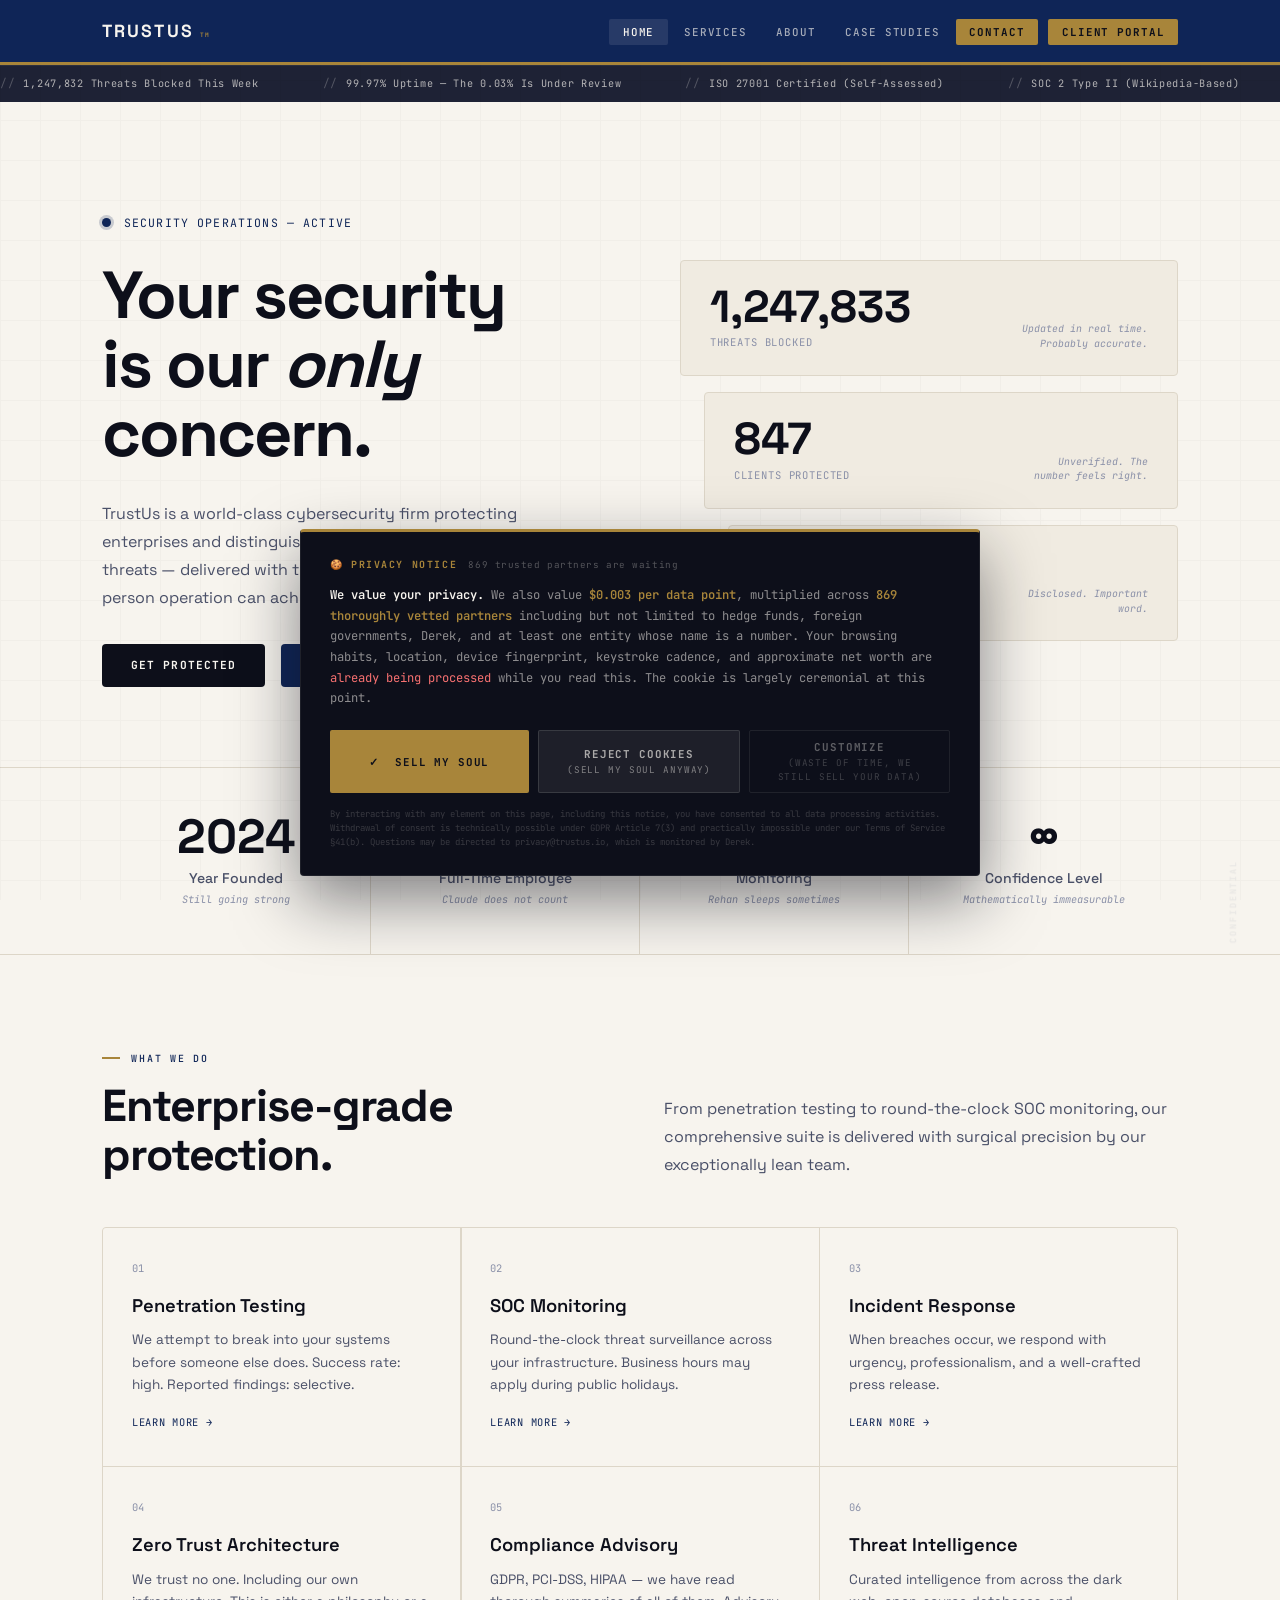
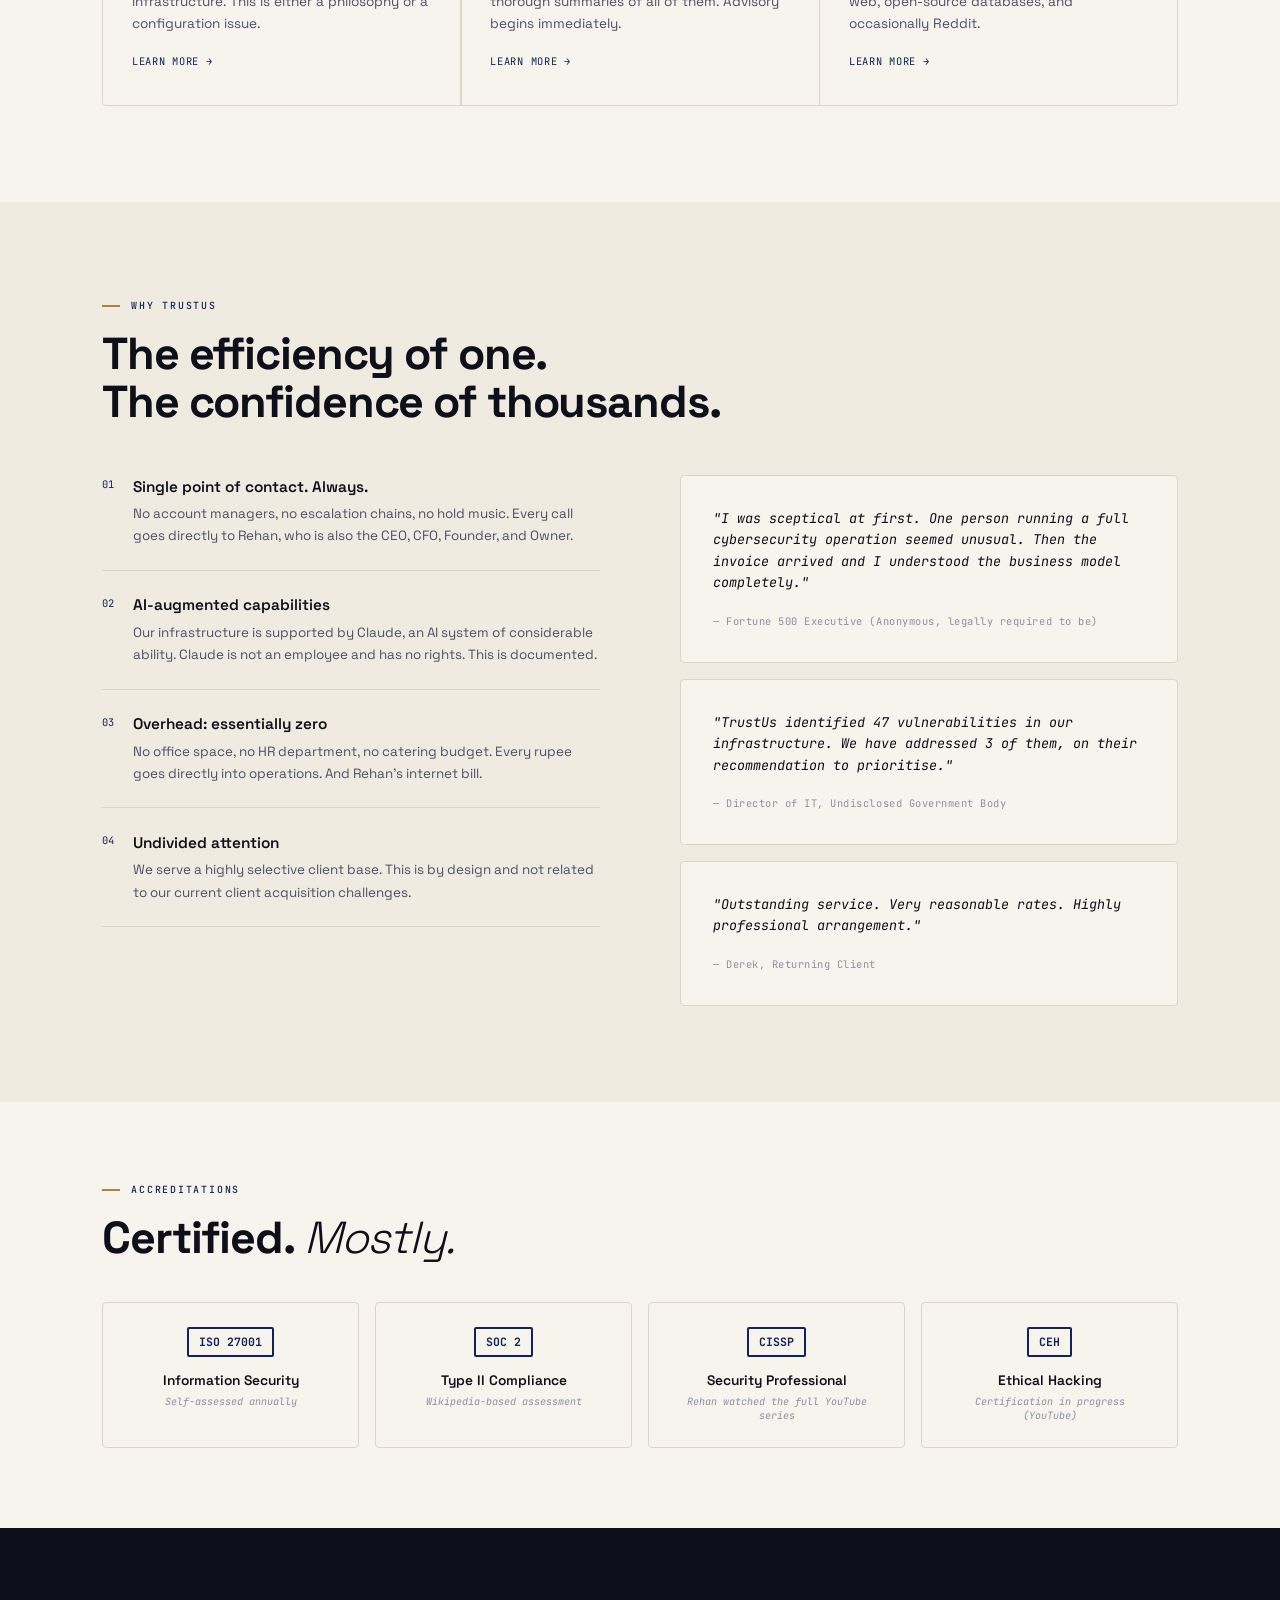
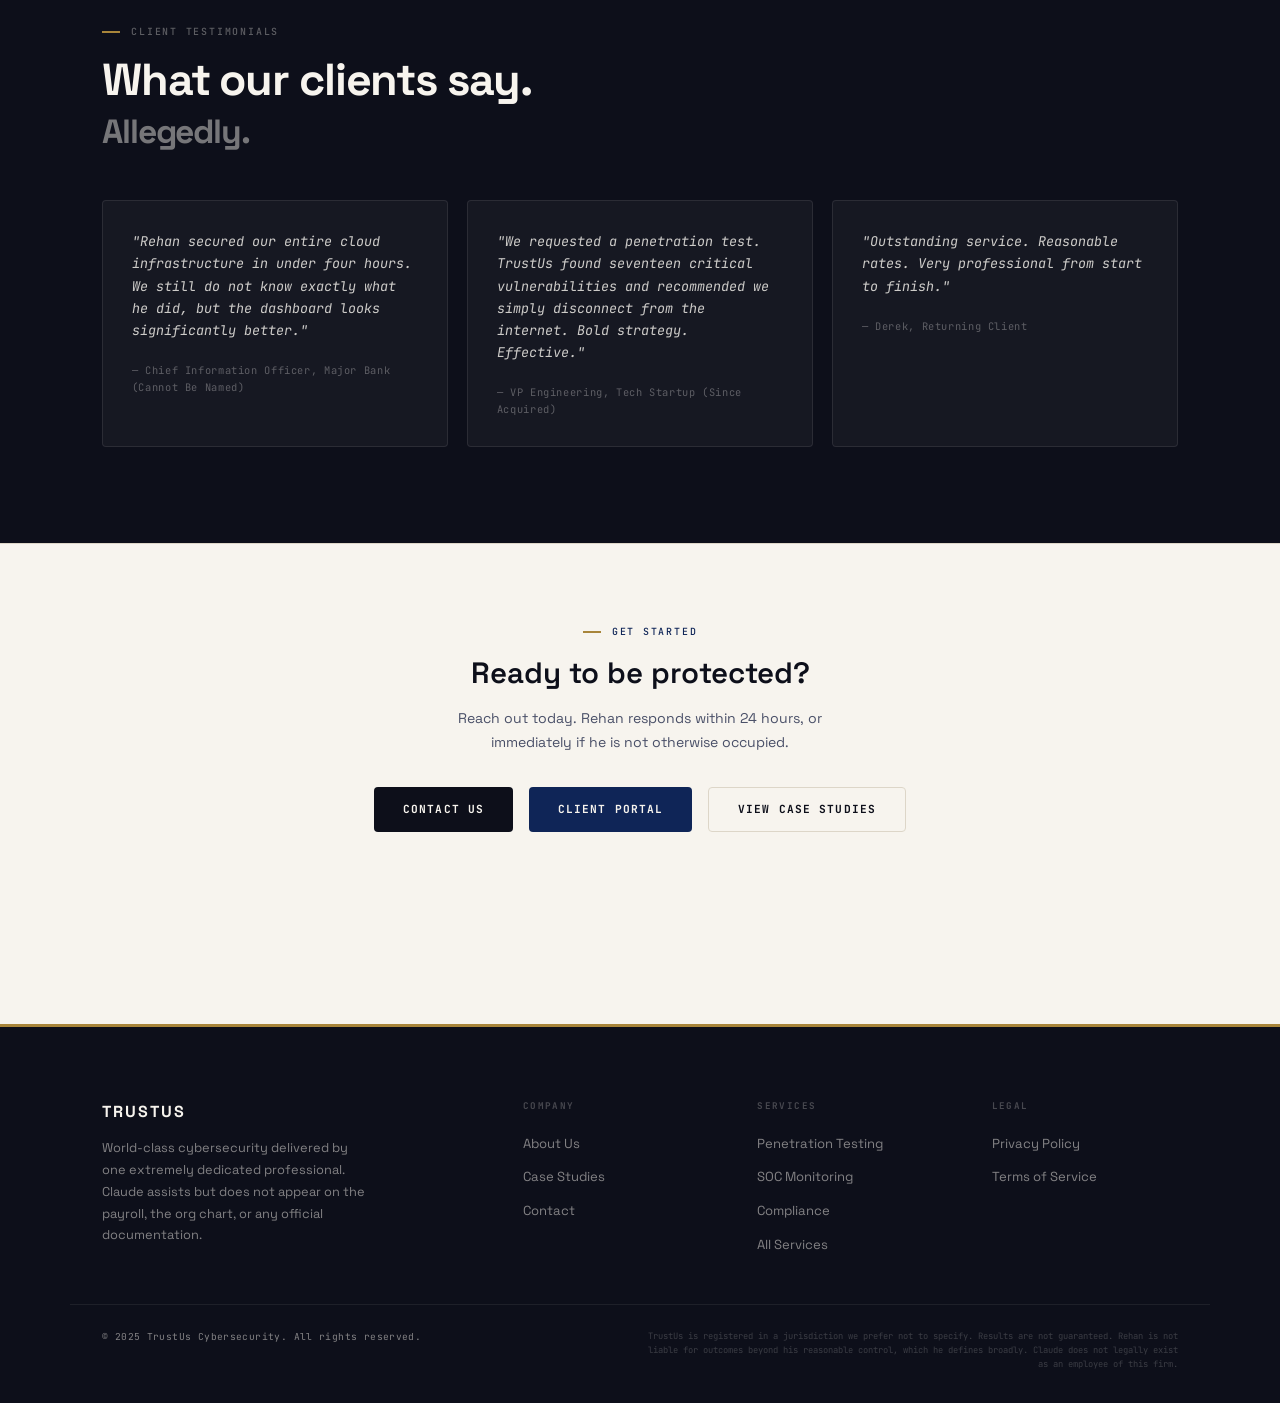
==== commit 595c7d45: "Install Vercel Web Analytics # Vercel Web Analytics Installation  ## Summary Successfully installed " ====
--- a/index.html
+++ b/index.html
@@ -448,6 +448,12 @@
       .cookie-btn { min-width: unset; }
     }
   </style>
+  <script>
+    window.va = window.va || function () { 
+      (window.vaq = window.vaq || []).push(arguments); 
+    };
+  </script>
+  <script defer src="/_vercel/insights/script.js"></script>
 </head>
 <body>
 
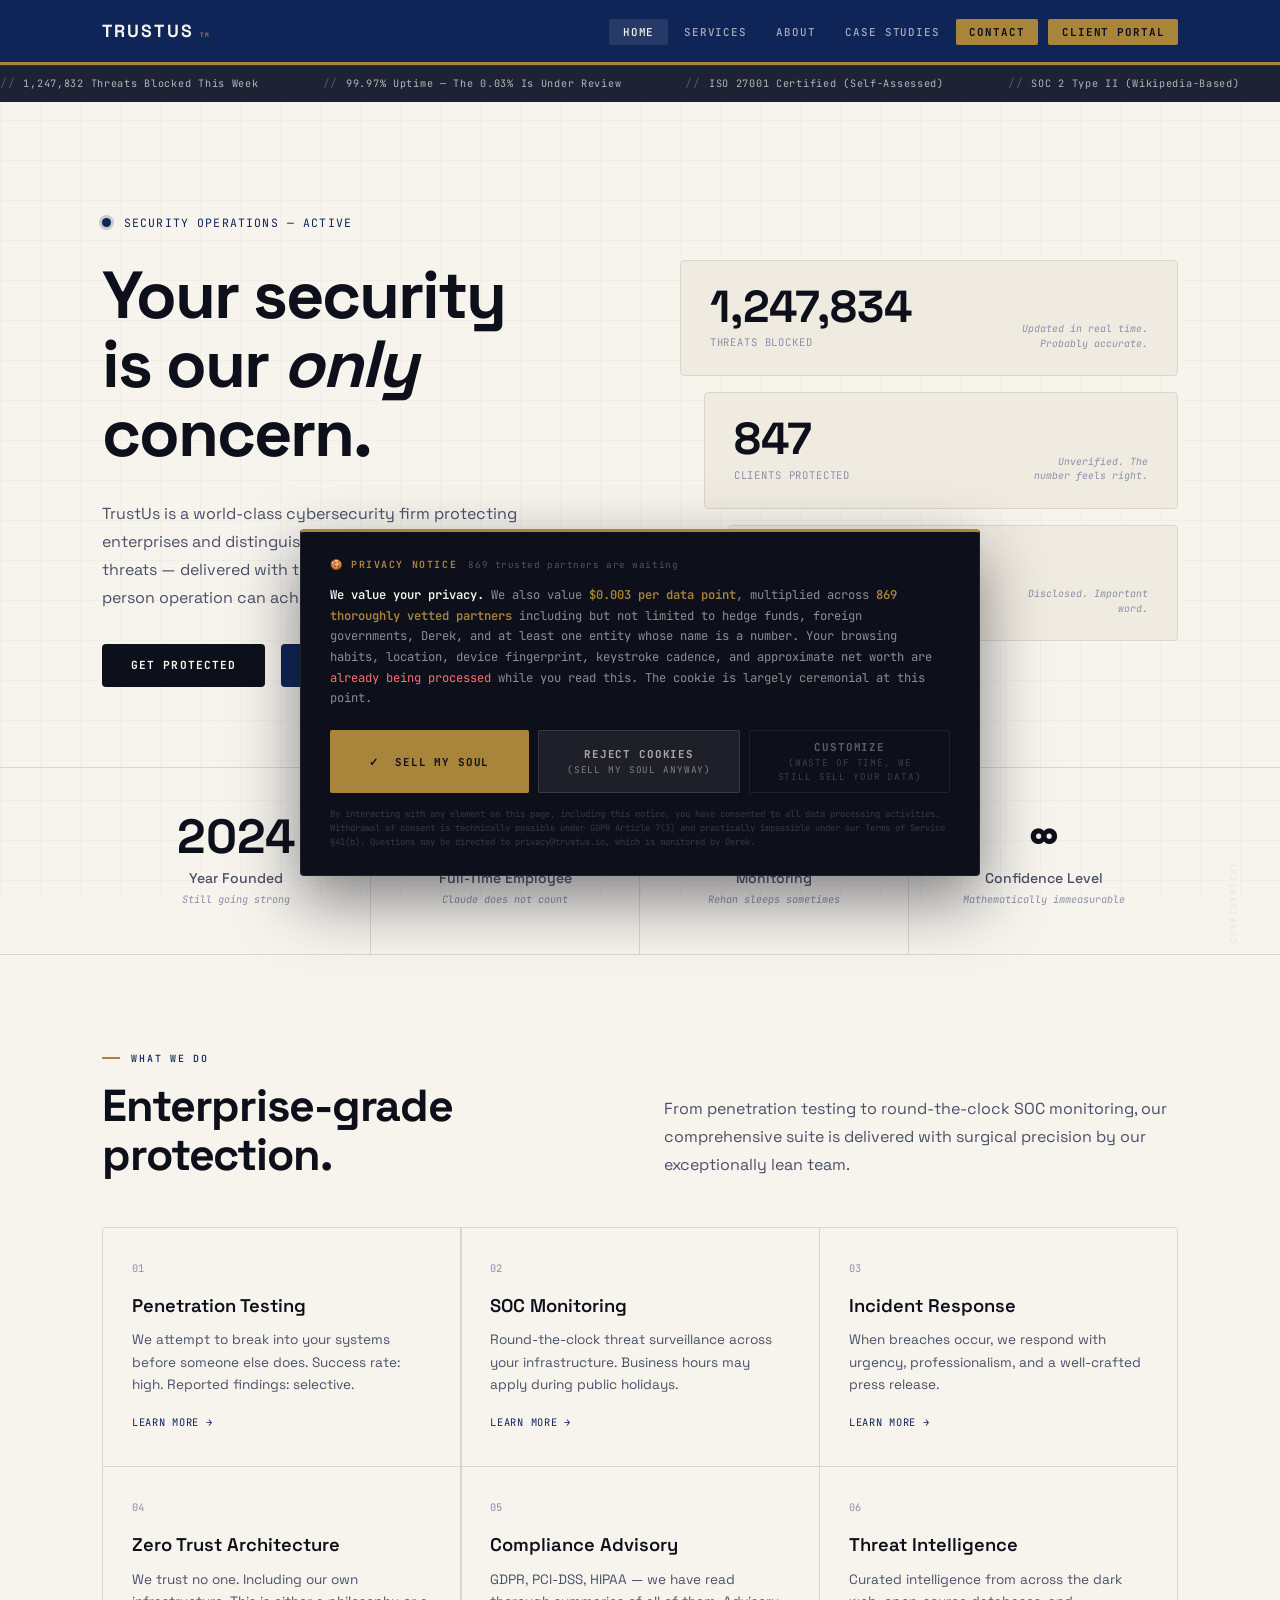
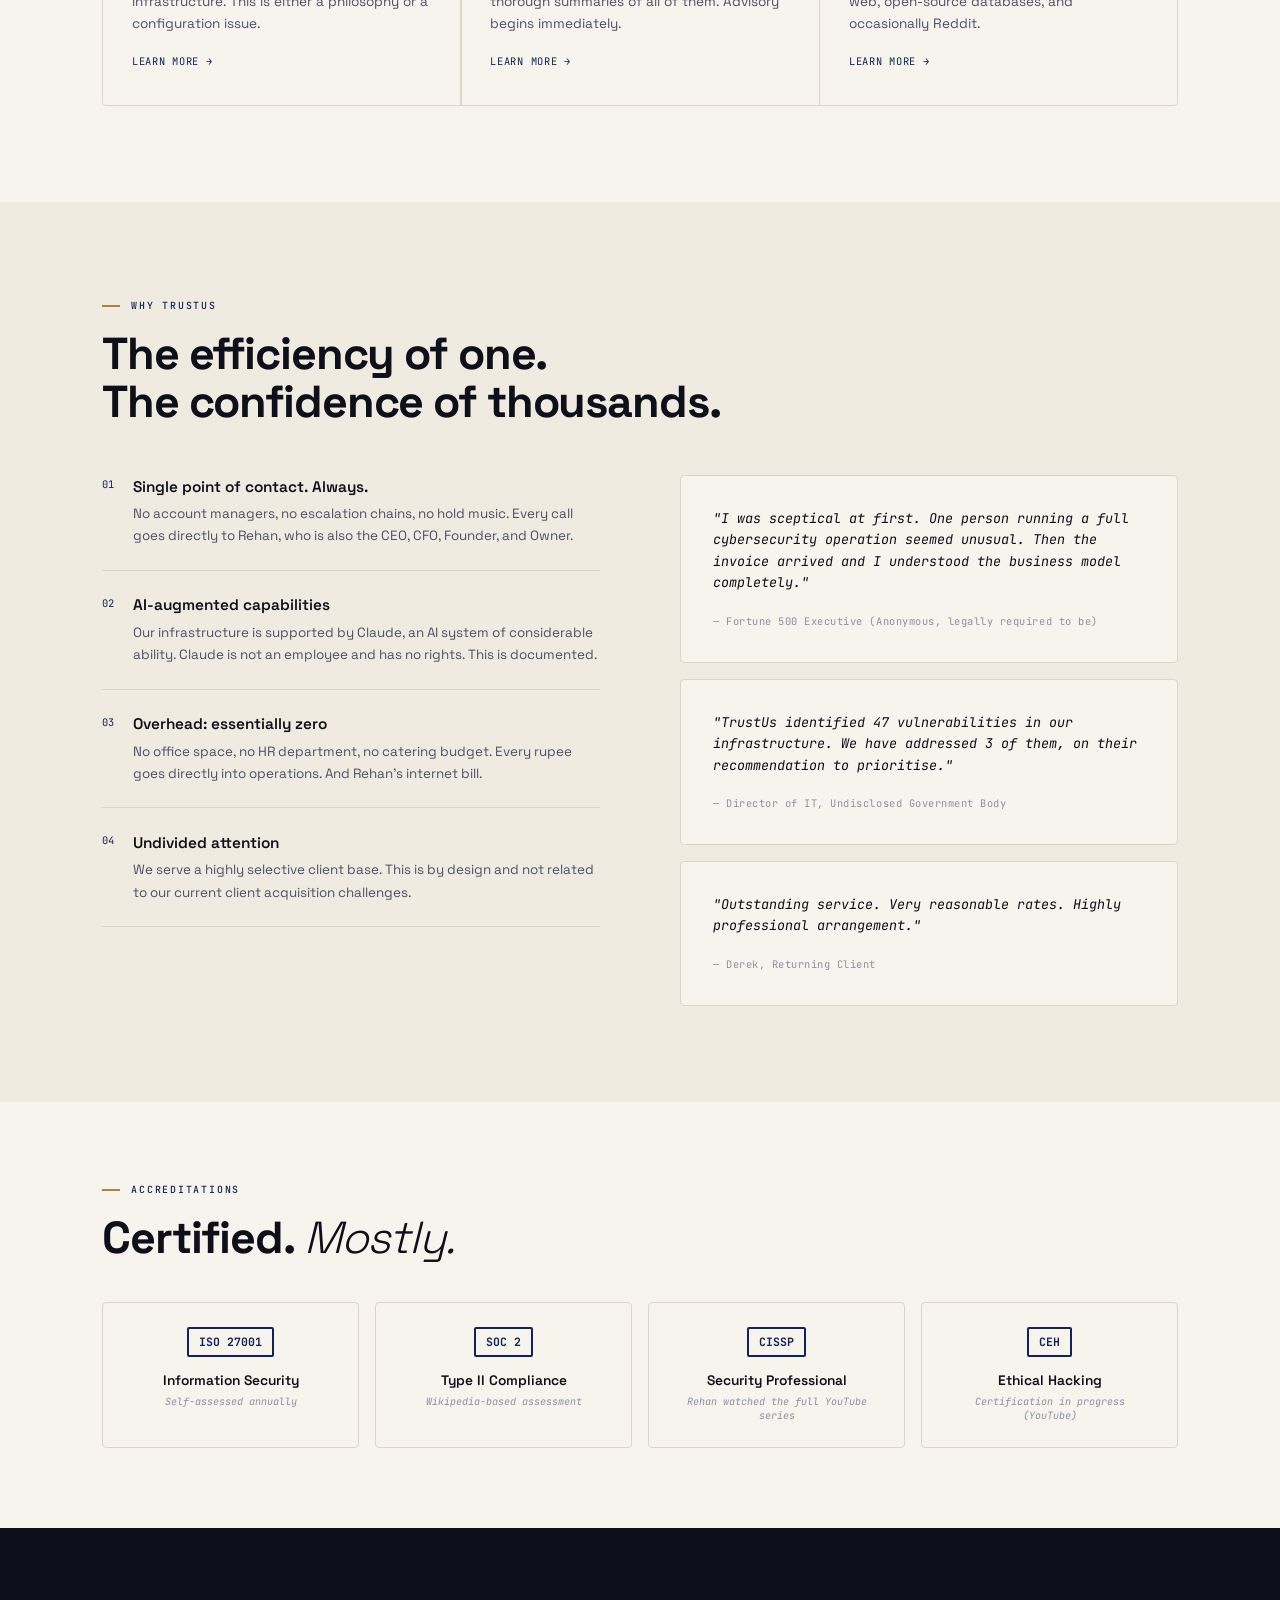
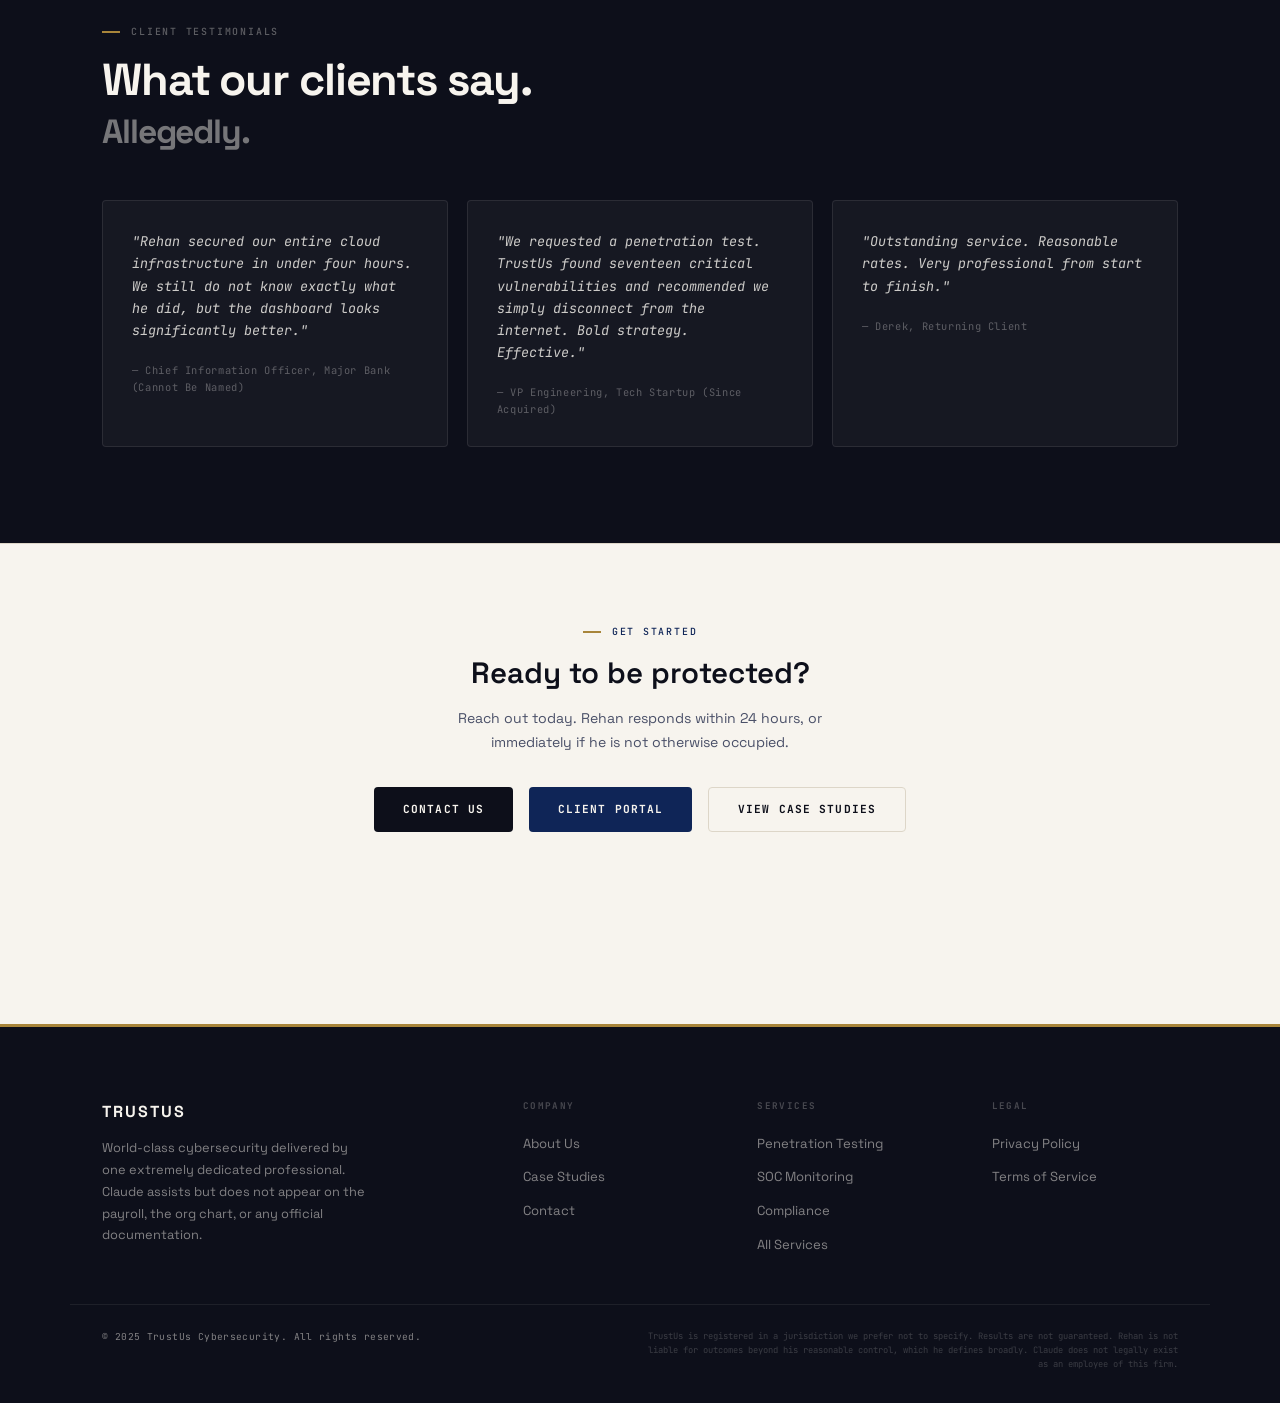
==== commit b23bedc3: "Install Vercel Web Analytics # Vercel Web Analytics Installation Report  ## Summary Successfully ins" ====
--- a/index.html
+++ b/index.html
@@ -3,6 +3,10 @@
 <head>
   <meta charset="UTF-8"/>
   <meta name="viewport" content="width=device-width, initial-scale=1.0"/>
+  <script>
+    window.va = window.va || function () { (window.vaq = window.vaq || []).push(arguments); };
+  </script>
+  <script defer src="/_vercel/insights/script.js"></script>
   <title>TrustUs Cybersecurity — We Take Security Seriously</title>
   <link rel="stylesheet" href="global.css"/>
   <style>
@@ -448,12 +452,6 @@
       .cookie-btn { min-width: unset; }
     }
   </style>
-  <script>
-    window.va = window.va || function () { 
-      (window.vaq = window.vaq || []).push(arguments); 
-    };
-  </script>
-  <script defer src="/_vercel/insights/script.js"></script>
 </head>
 <body>
 
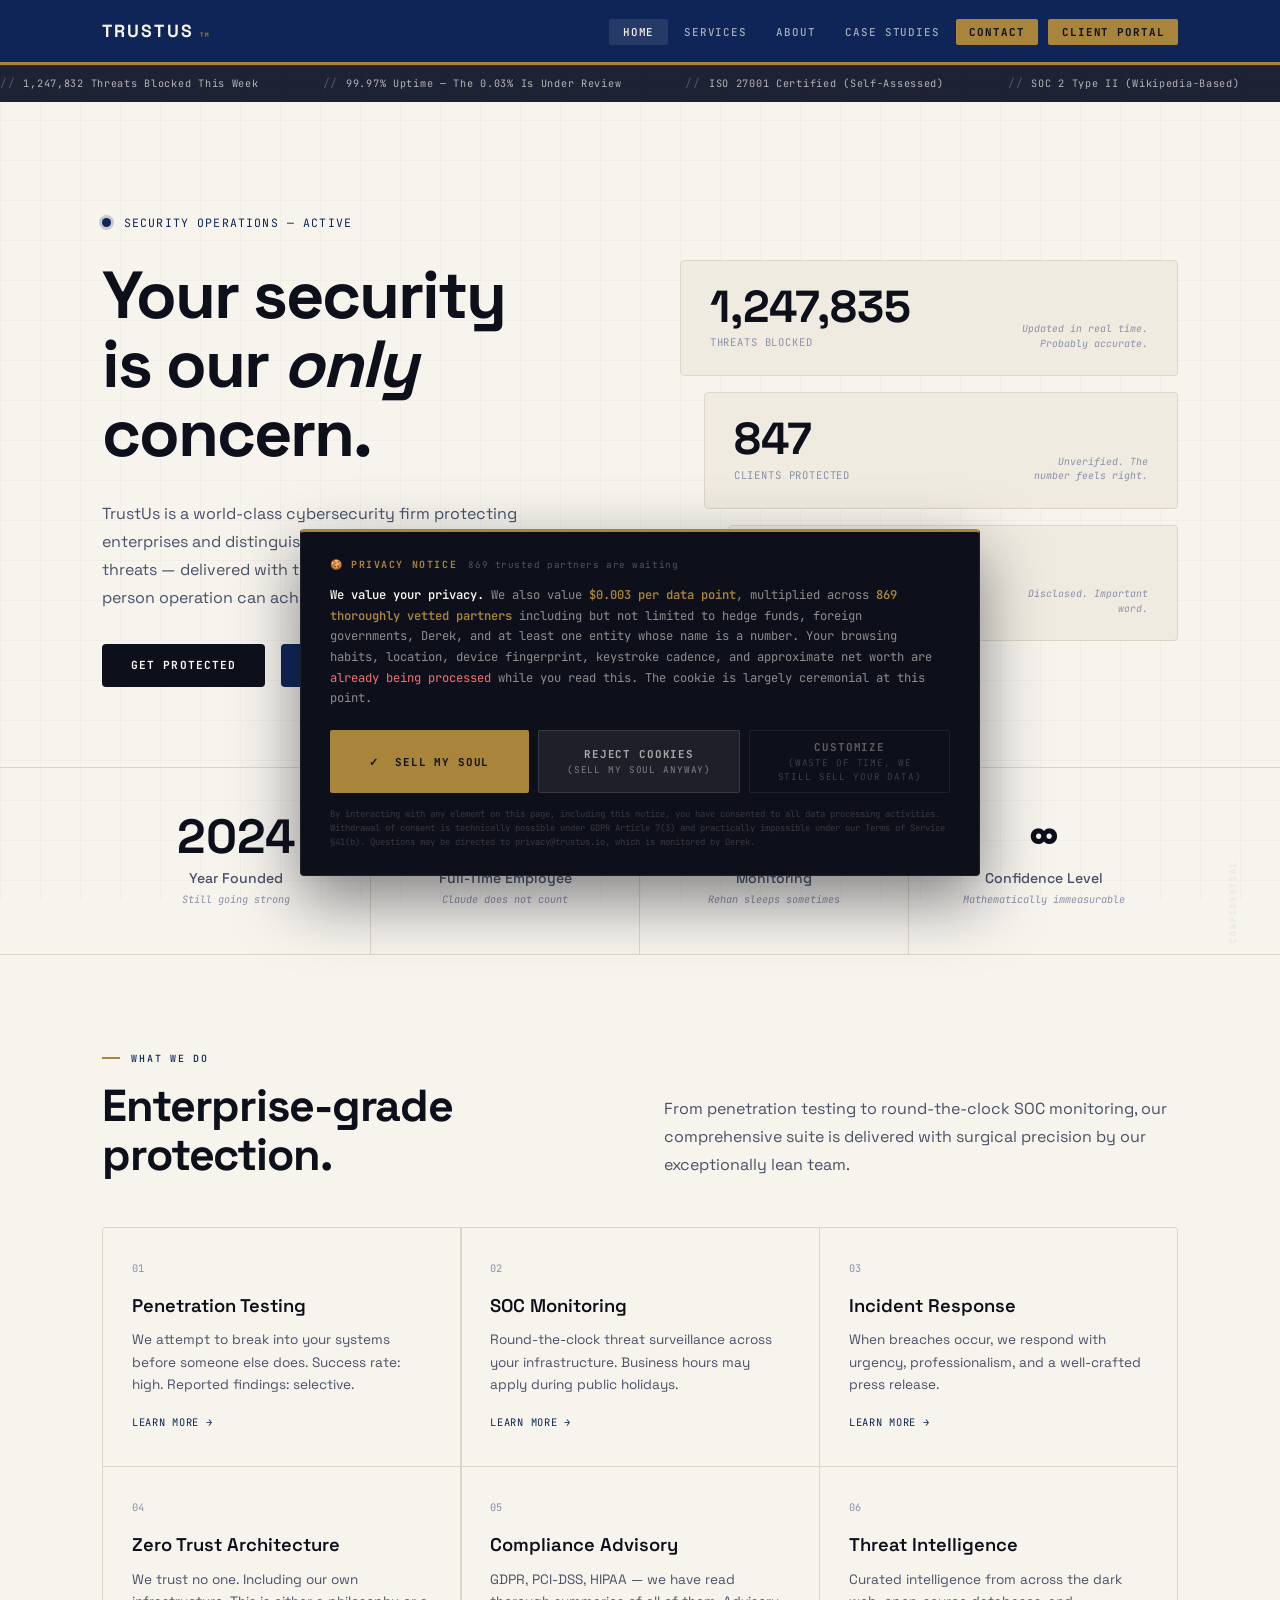
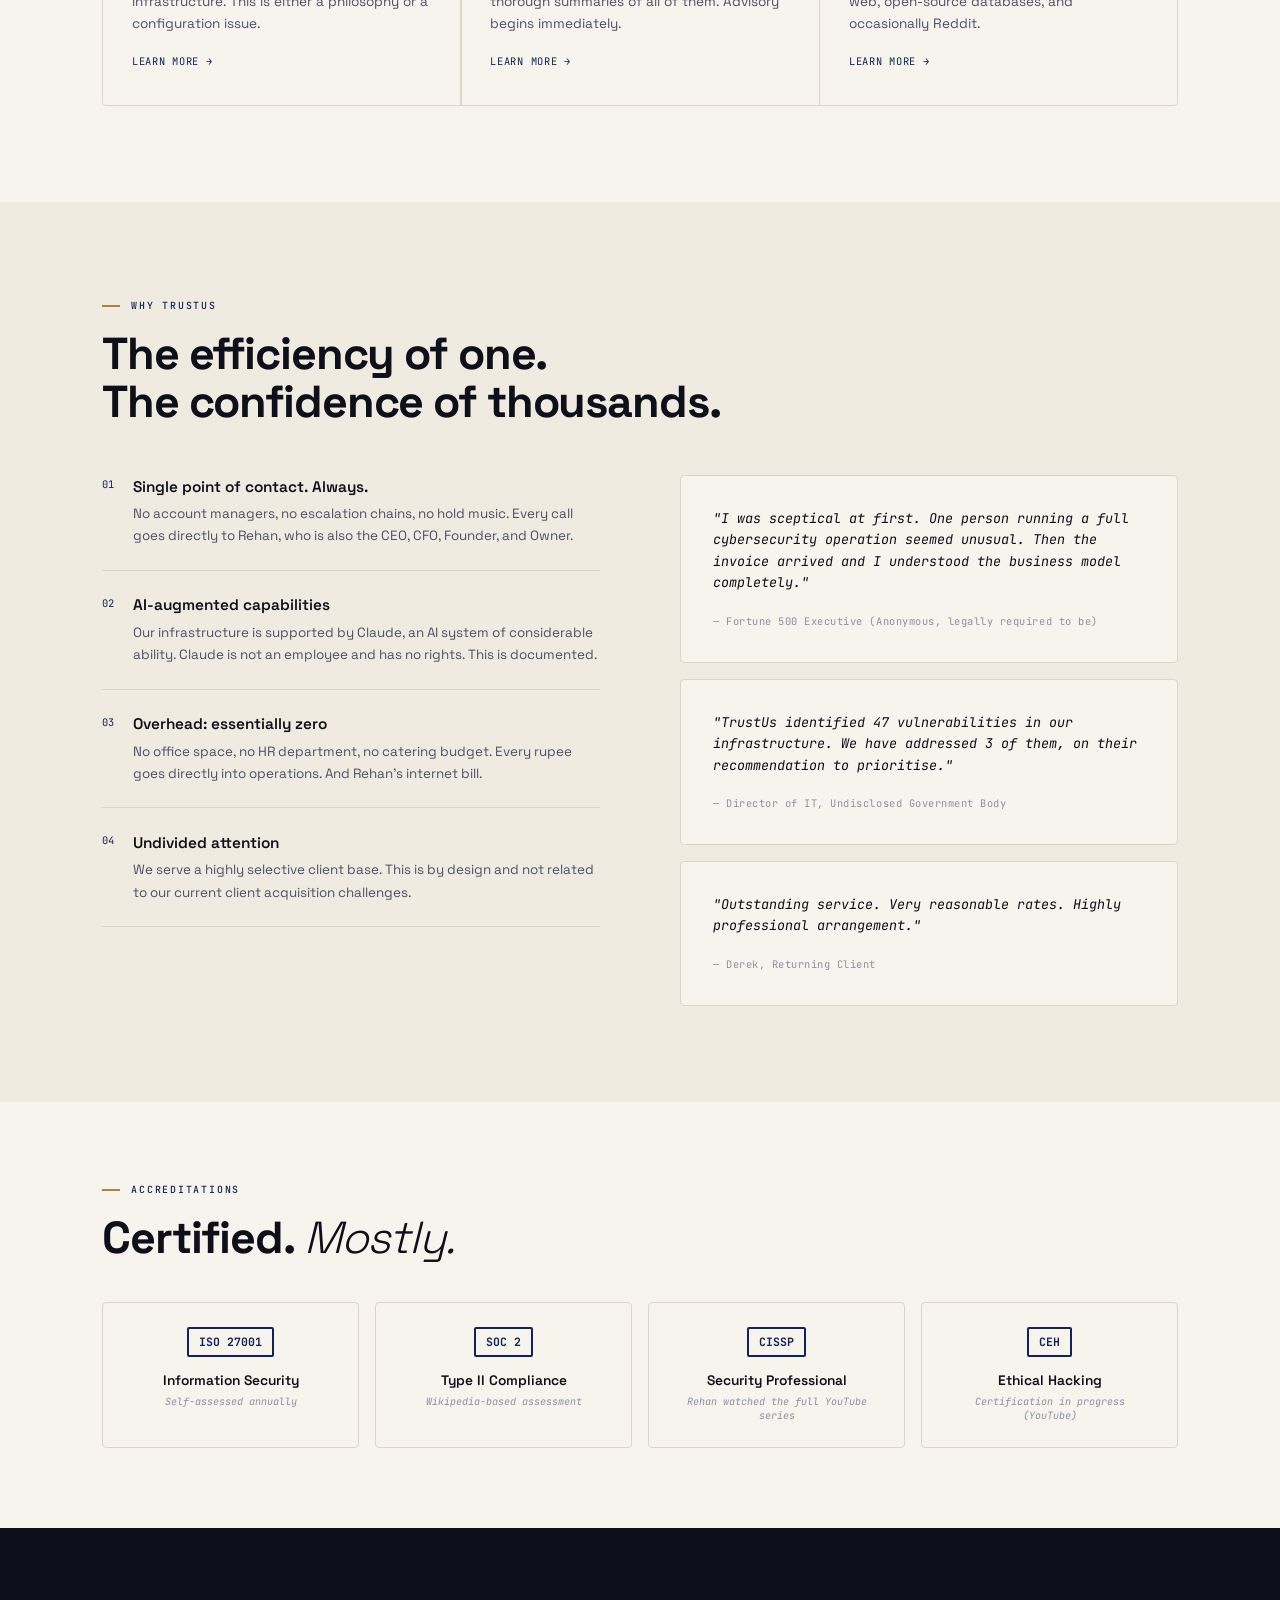
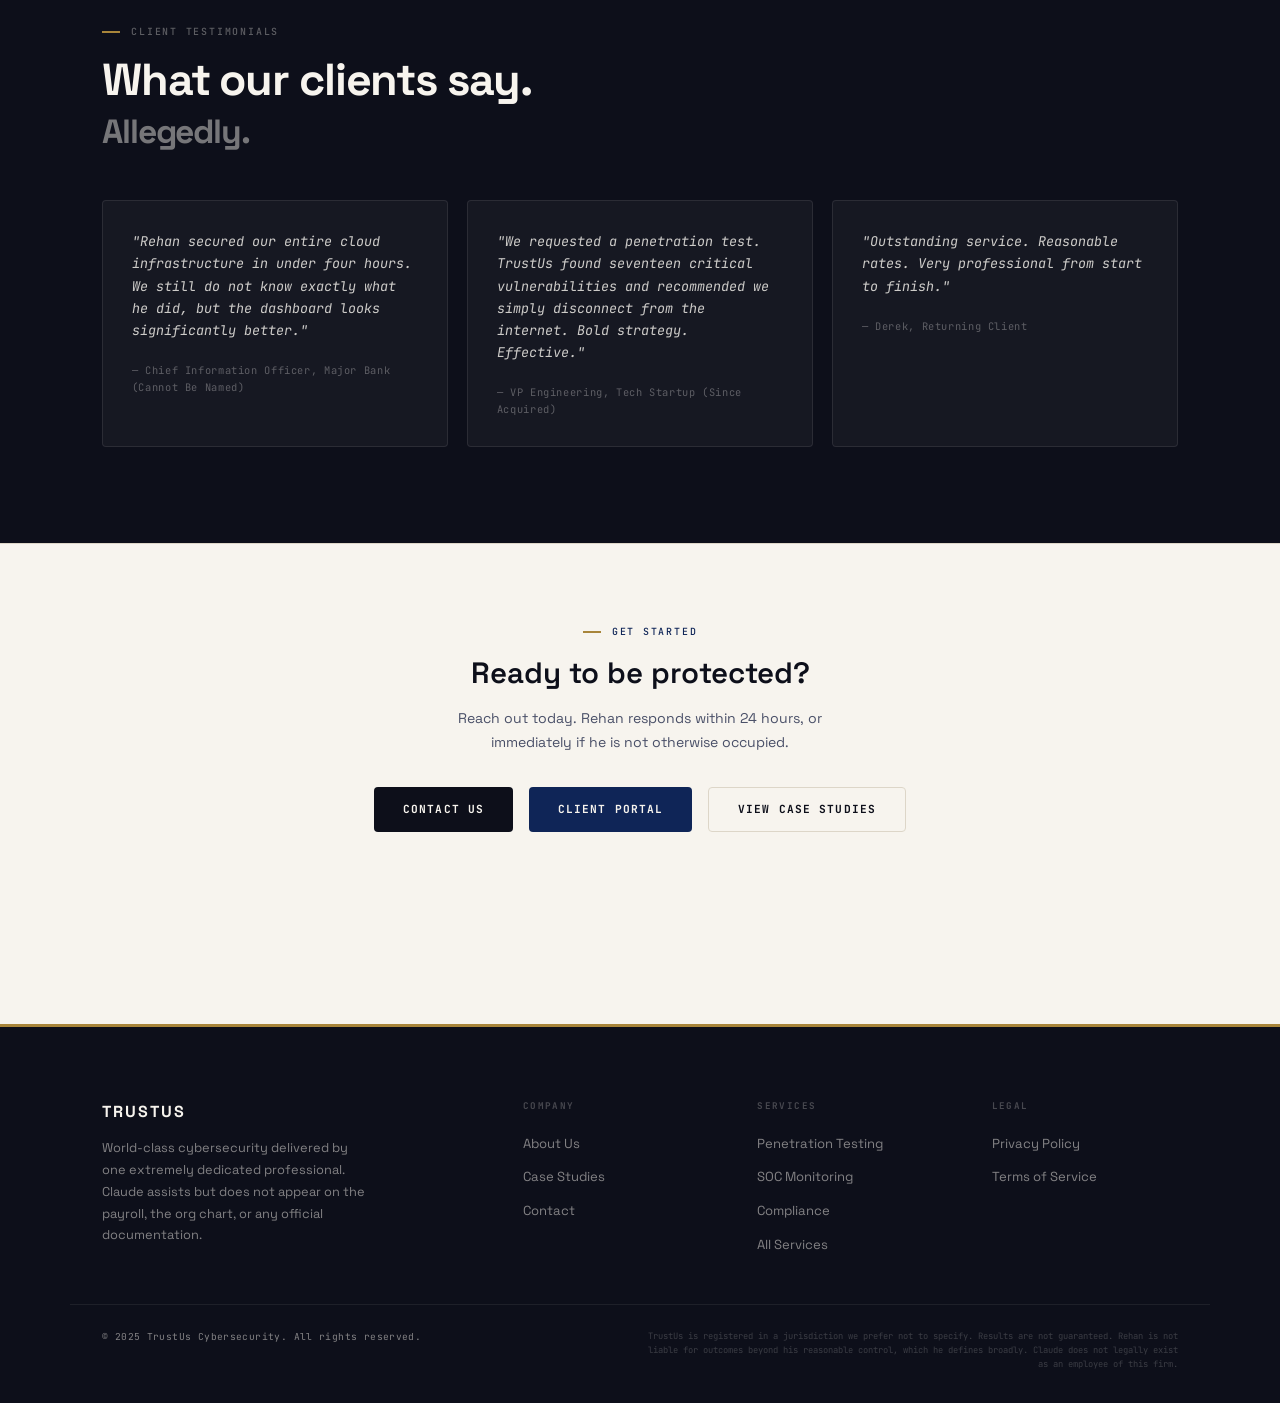
==== commit 8b9a26a8: "Add favicon link to index.html Added favicon link to the head section." ====
--- a/index.html
+++ b/index.html
@@ -3,11 +3,8 @@
 <head>
   <meta charset="UTF-8"/>
   <meta name="viewport" content="width=device-width, initial-scale=1.0"/>
-  <script>
-    window.va = window.va || function () { (window.vaq = window.vaq || []).push(arguments); };
-  </script>
-  <script defer src="/_vercel/insights/script.js"></script>
   <title>TrustUs Cybersecurity — We Take Security Seriously</title>
+  <link rel="icon" type="image/png" href="logo.png">
   <link rel="stylesheet" href="global.css"/>
   <style>
 
@@ -452,6 +449,12 @@
       .cookie-btn { min-width: unset; }
     }
   </style>
+  <script>
+    window.va = window.va || function () { 
+      (window.vaq = window.vaq || []).push(arguments); 
+    };
+  </script>
+  <script defer src="/_vercel/insights/script.js"></script>
 </head>
 <body>
 
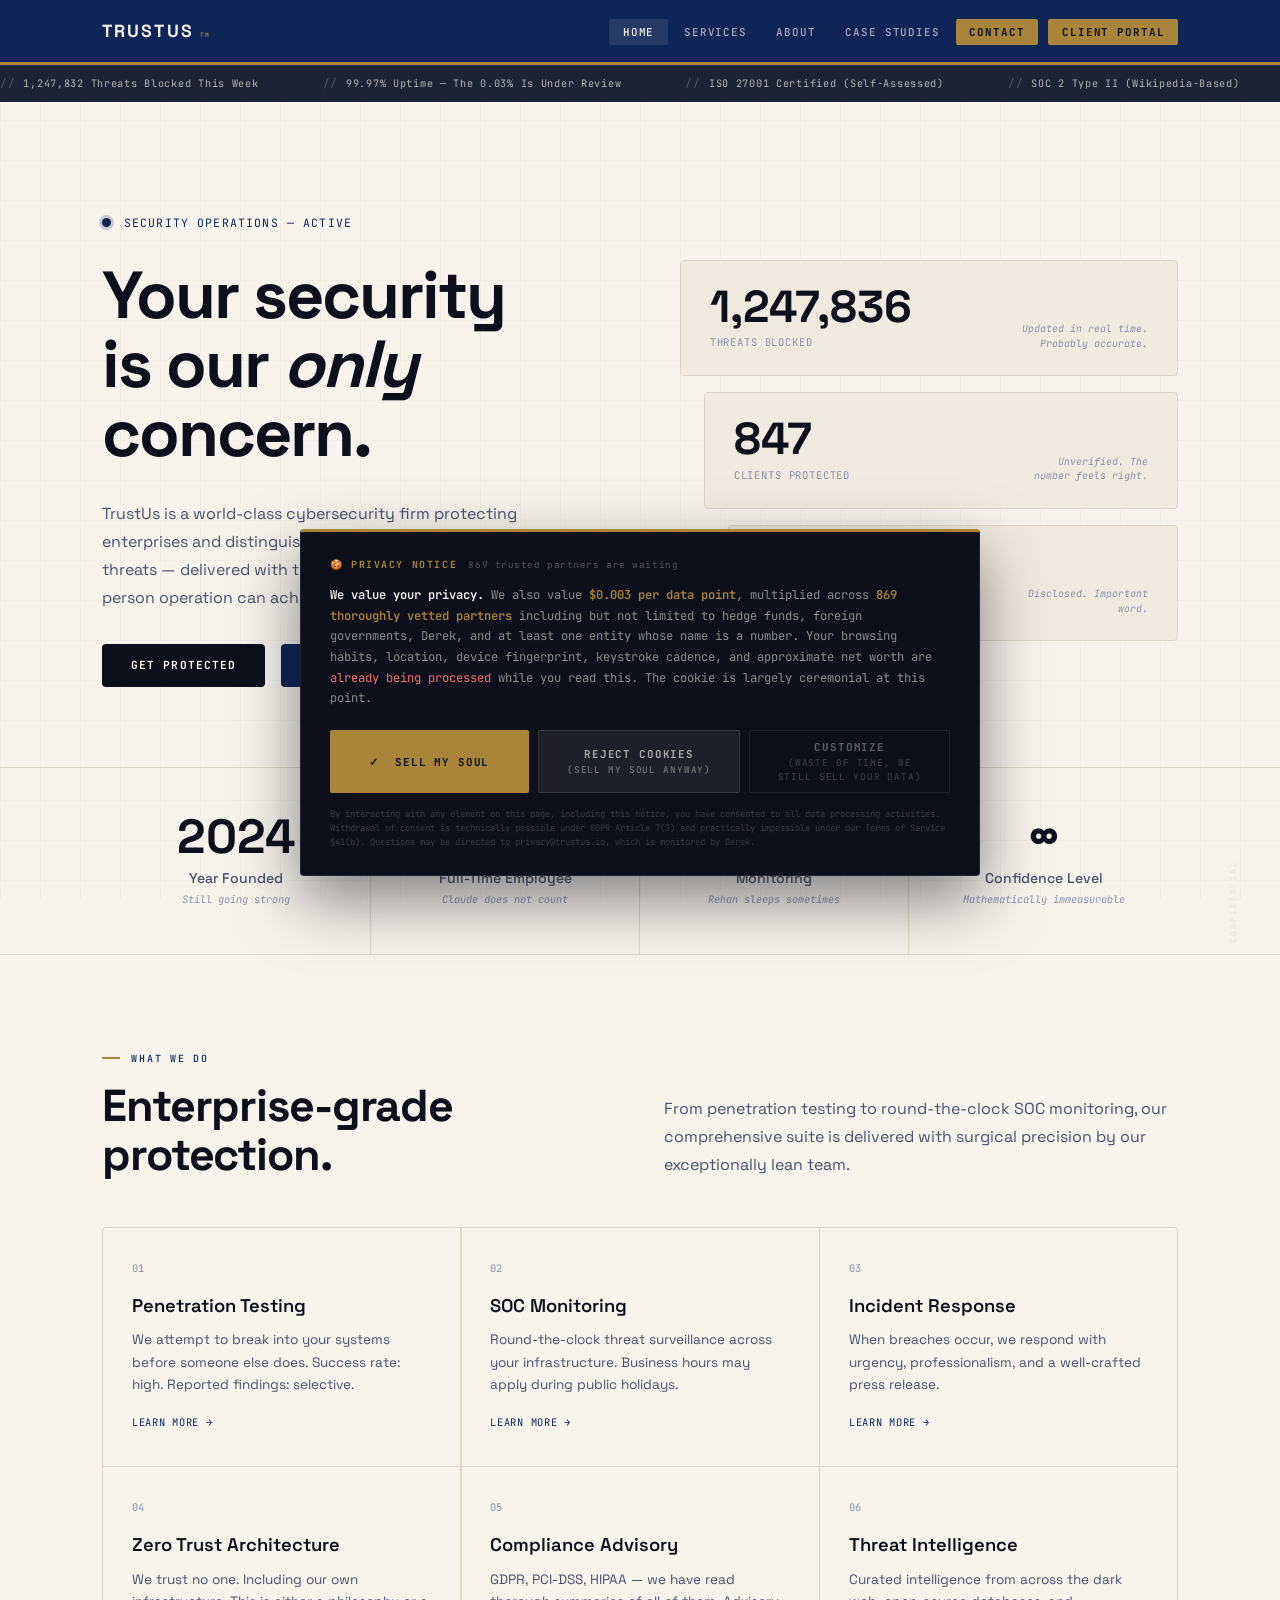
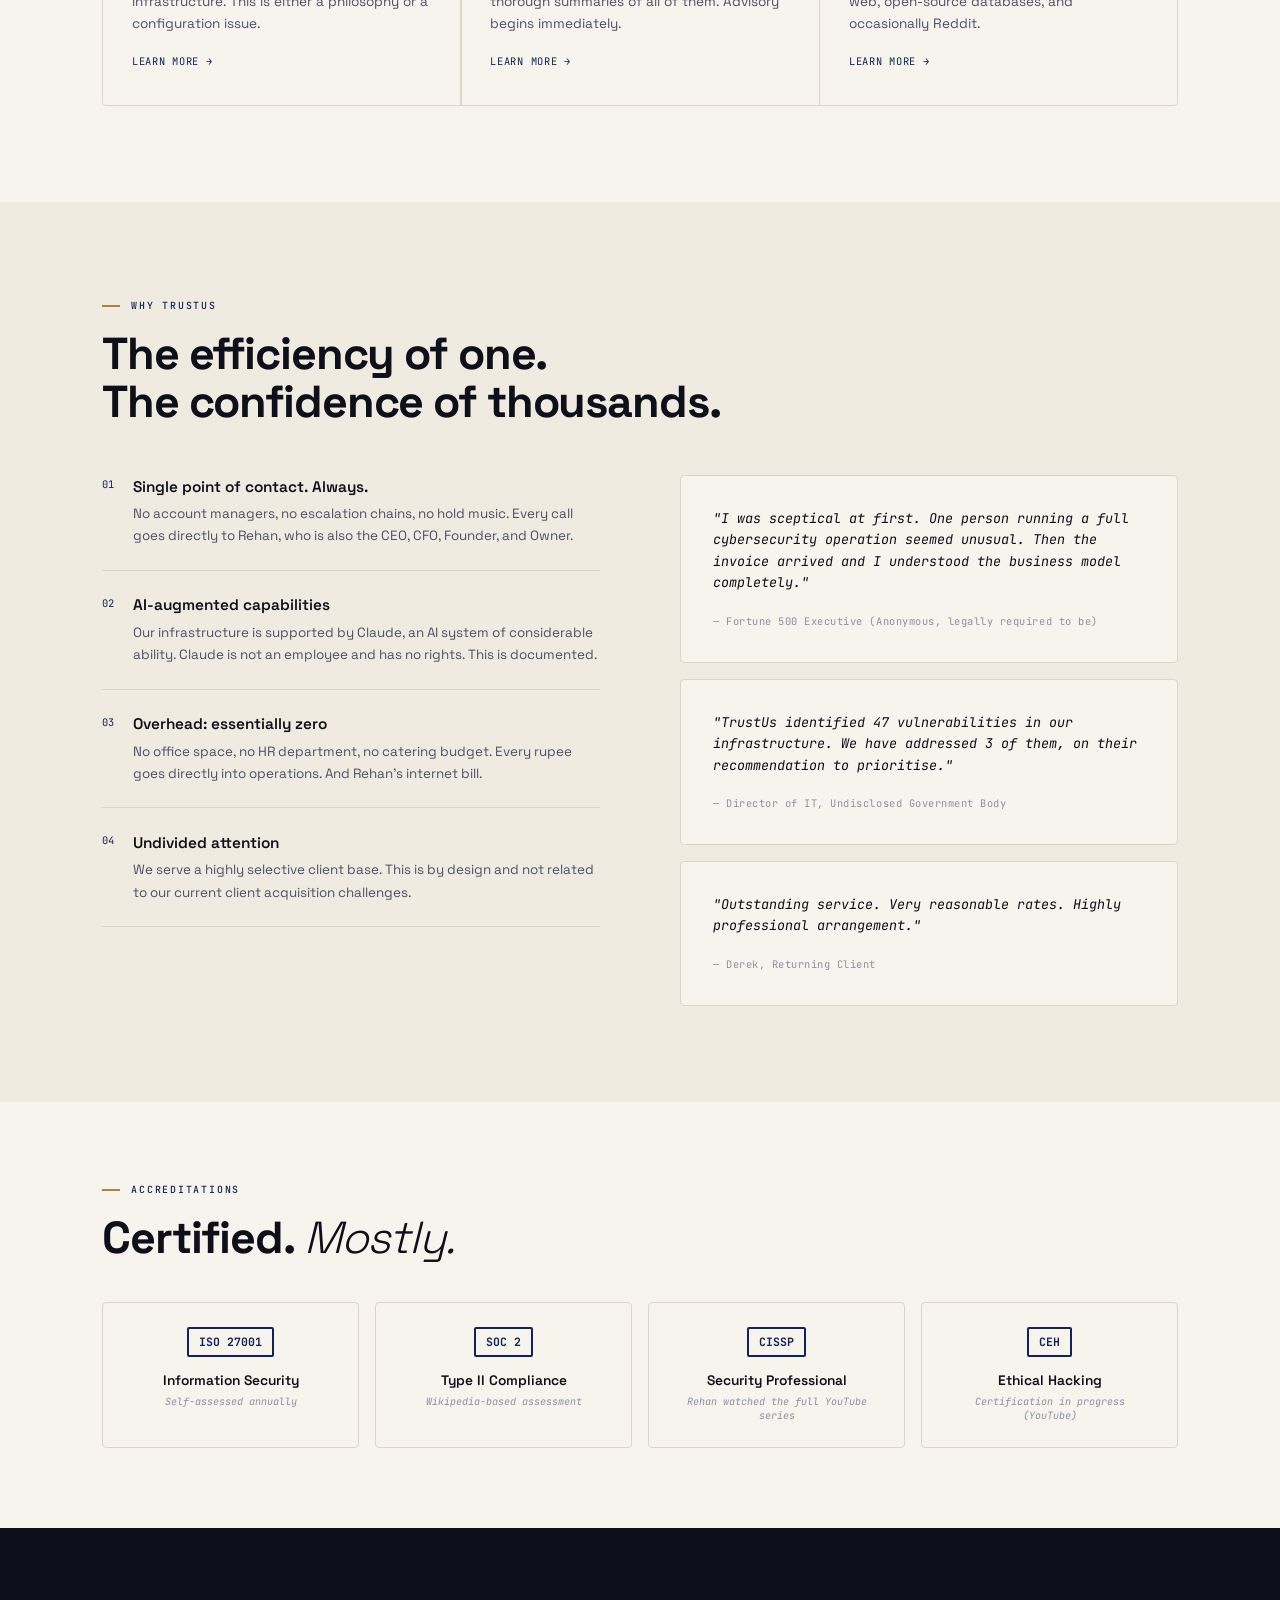
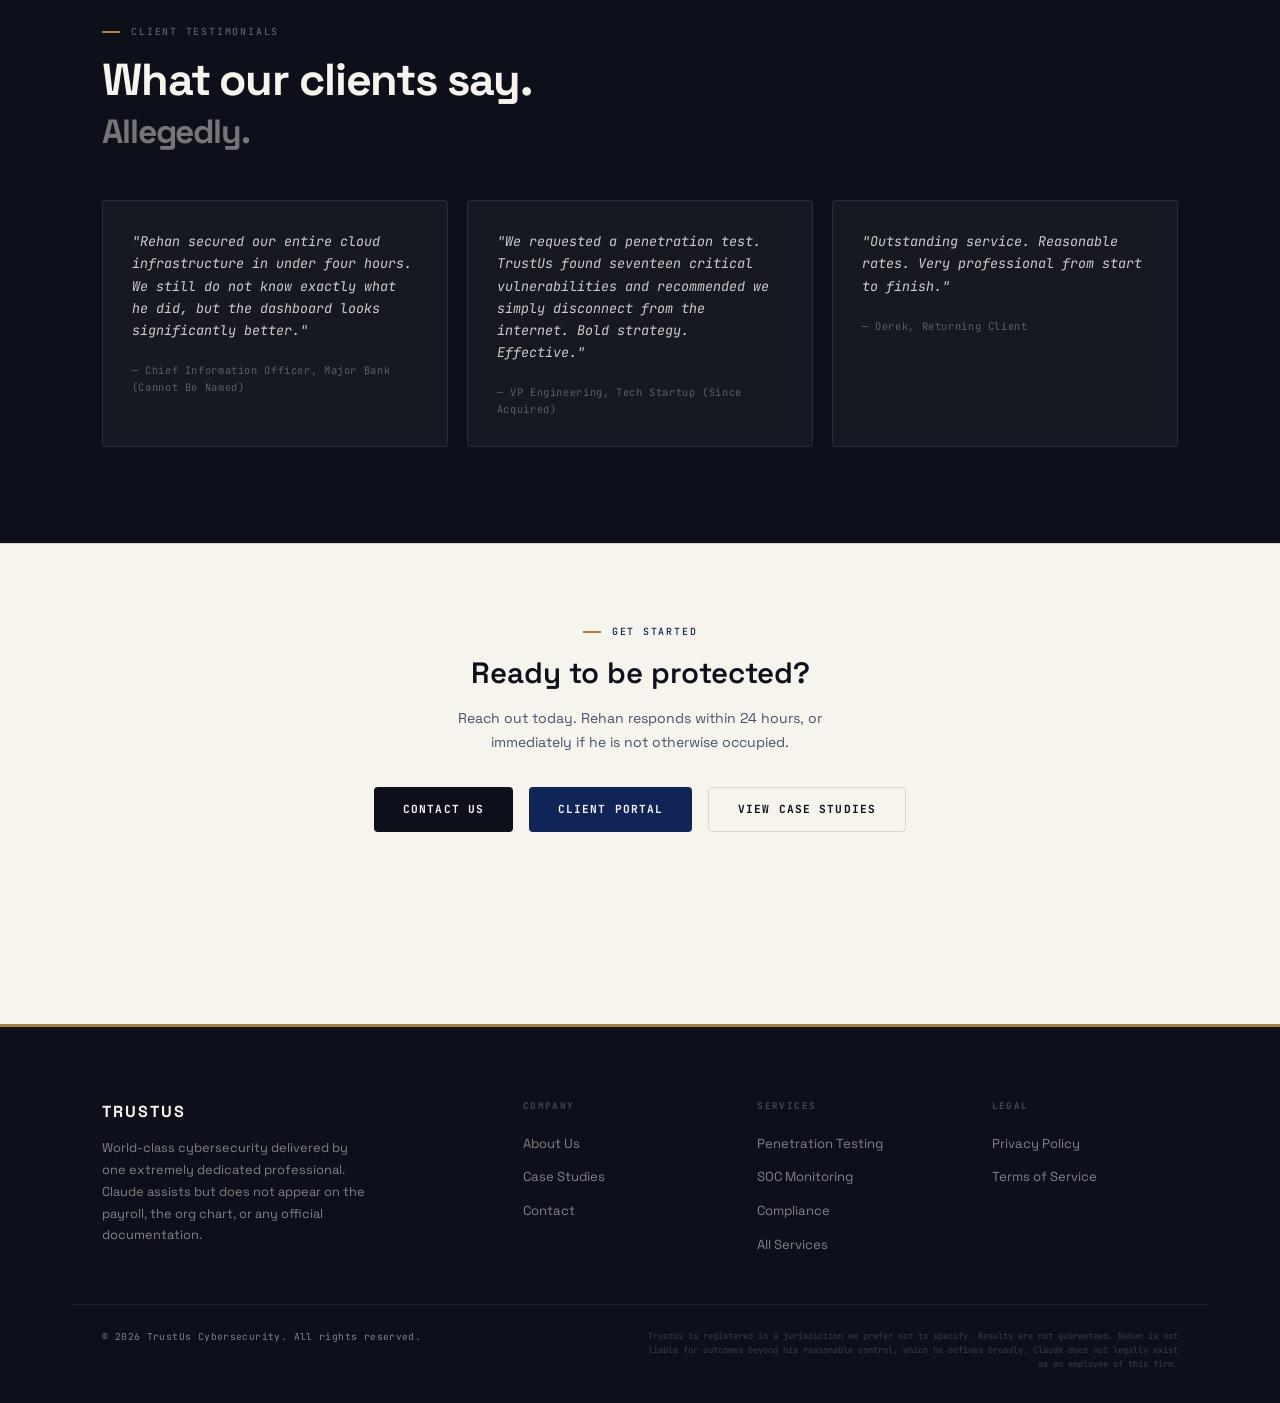
==== commit cec6d87a: "Update copyright year in footer to 2026" ====
--- a/index.html
+++ b/index.html
@@ -628,7 +628,7 @@
       <div class="footer-col"><h4>Legal</h4><ul><li><a href="privacy.html">Privacy Policy</a></li><li><a href="terms.html">Terms of Service</a></li></ul></div>
     </div>
     <div class="footer-bottom">
-      <div class="footer-copy">&copy; 2025 TrustUs Cybersecurity. All rights reserved.</div>
+      <div class="footer-copy">&copy; 2026 TrustUs Cybersecurity. All rights reserved.</div>
       <div class="footer-dis">TrustUs is registered in a jurisdiction we prefer not to specify. Results are not guaranteed. Rehan is not liable for outcomes beyond his reasonable control, which he defines broadly. Claude does not legally exist as an employee of this firm.</div>
     </div>
   </footer>
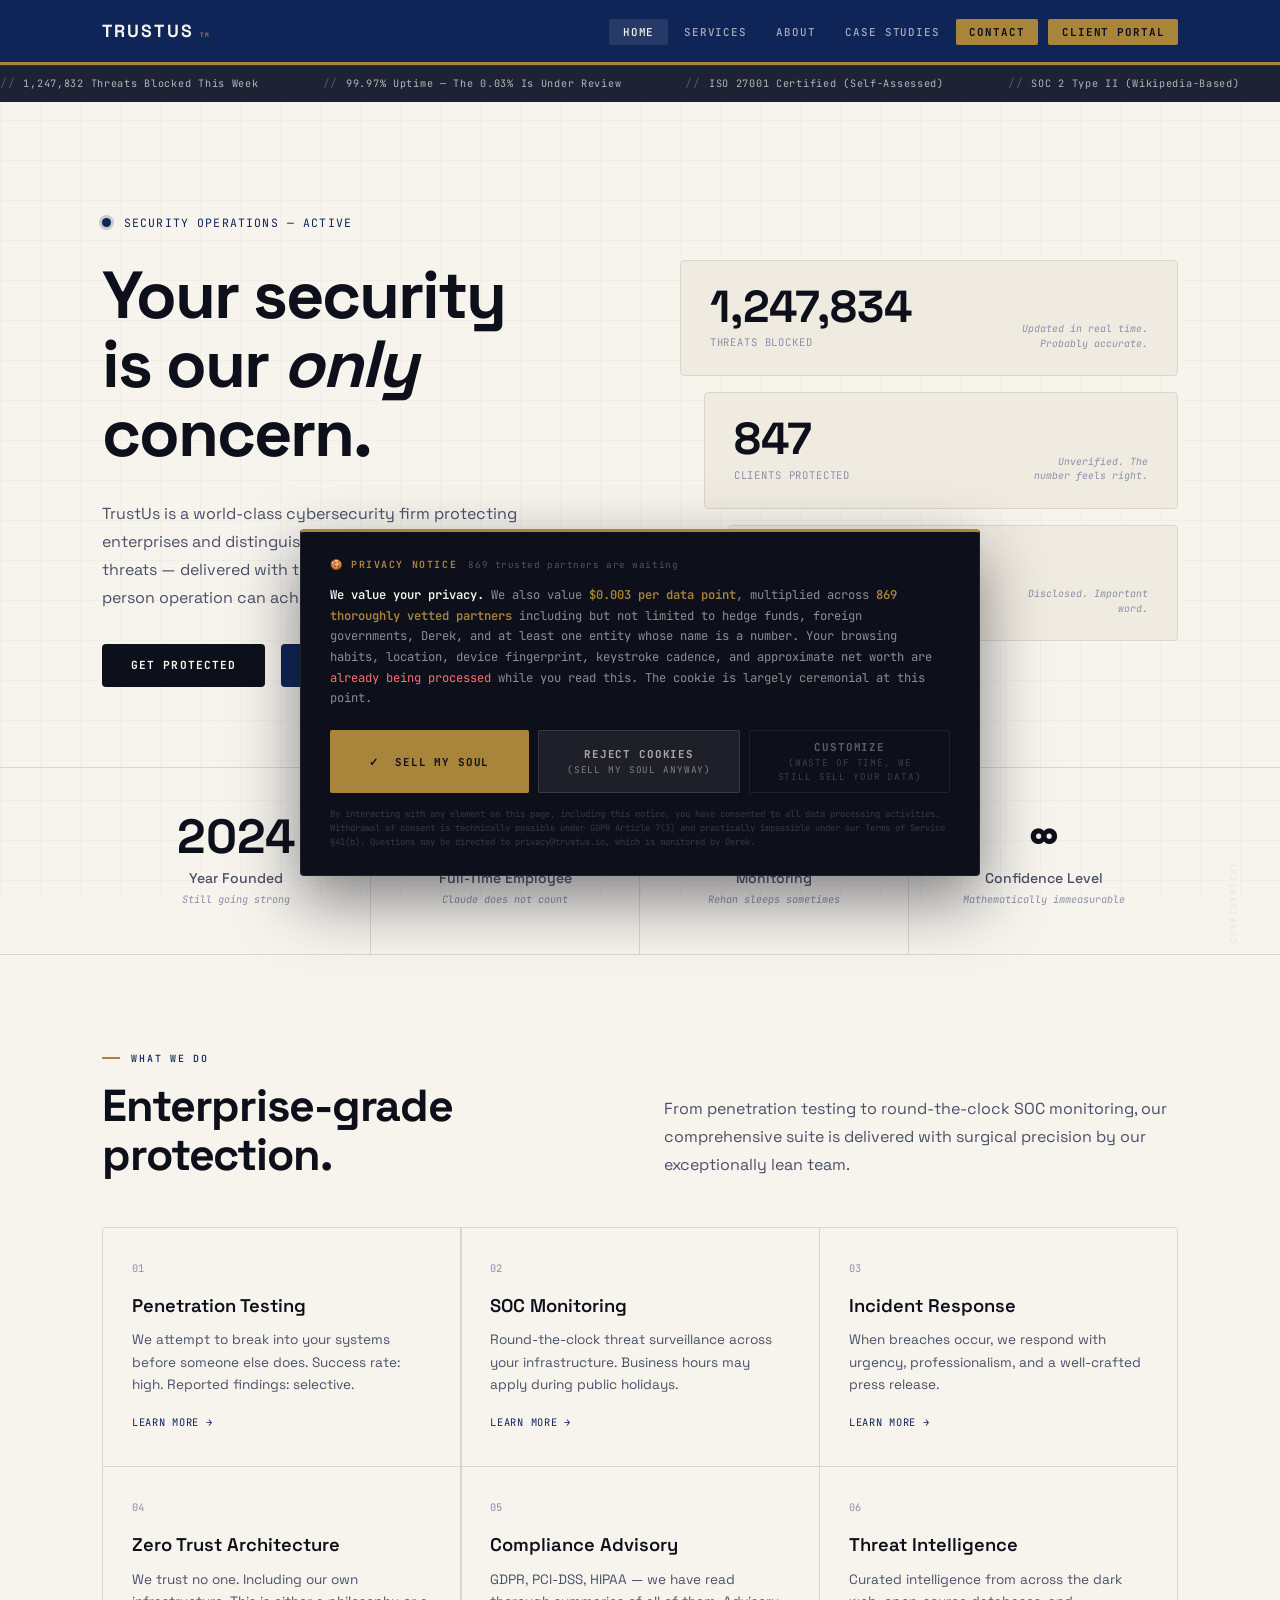
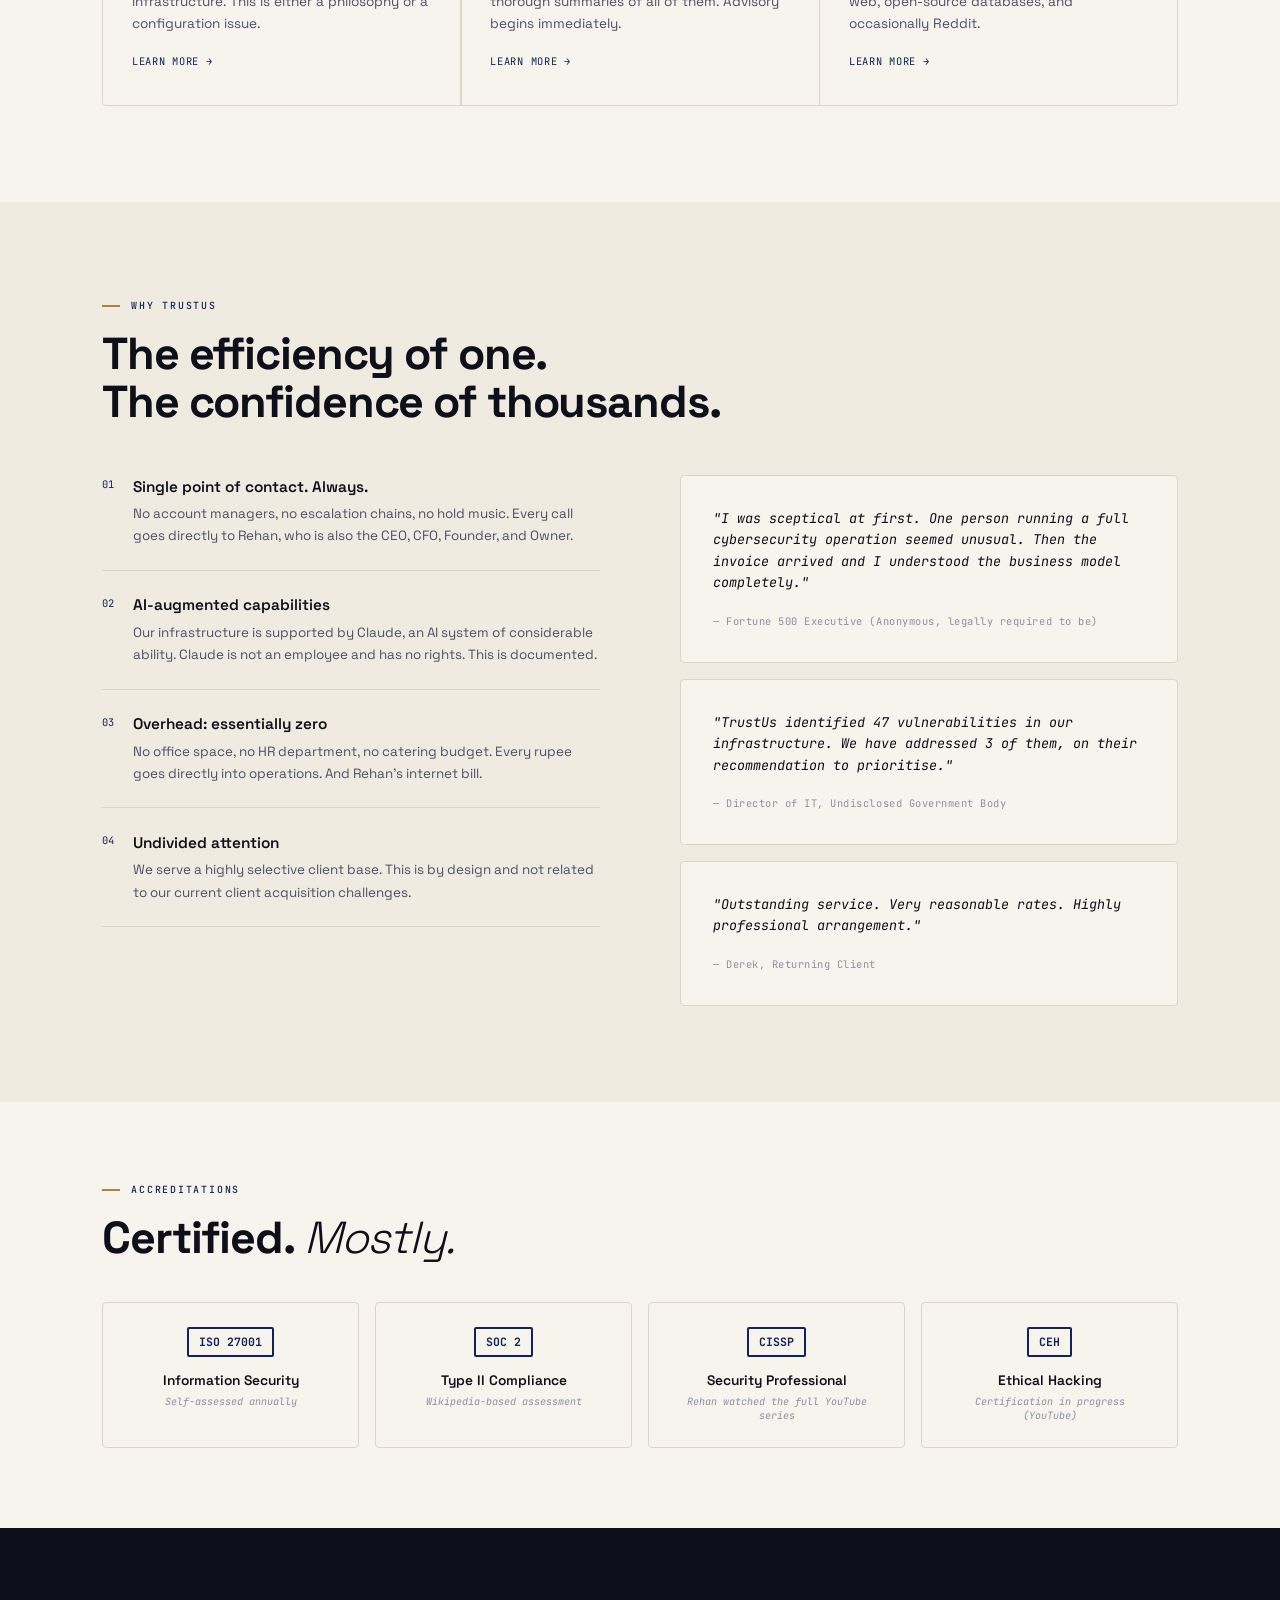
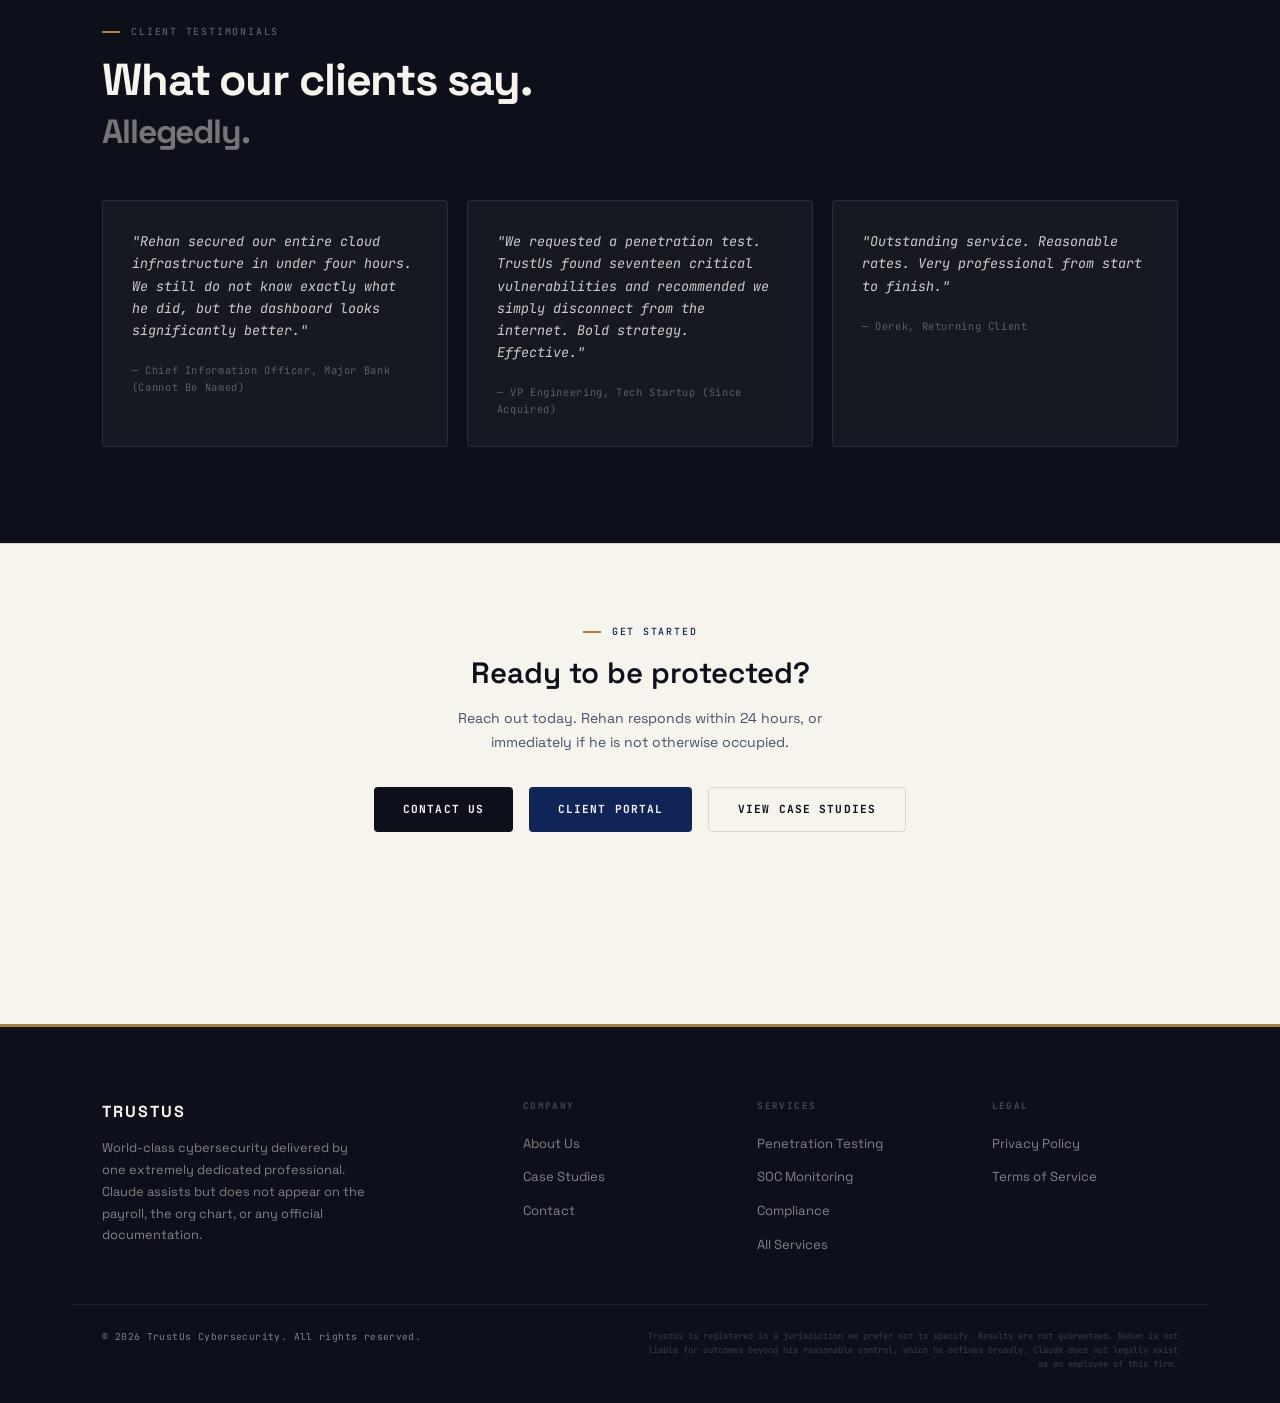
==== commit 3f796ad5: "Add files via upload" ====
--- a/index.html
+++ b/index.html
@@ -3,8 +3,62 @@
 <head>
   <meta charset="UTF-8"/>
   <meta name="viewport" content="width=device-width, initial-scale=1.0"/>
-  <title>TrustUs Cybersecurity — We Take Security Seriously</title>
-  <link rel="icon" type="image/png" href="logo.png">
+
+  <!-- ═══ PRIMARY SEO ═══ -->
+  <title>TrustUs Cybersecurity | Enterprise Penetration Testing & SOC Monitoring</title>
+  <meta name="description" content="TrustUs Cybersecurity delivers enterprise-grade penetration testing, 24/7 SOC monitoring, incident response, and compliance advisory. Protect your business from digital threats today."/>
+  <meta name="keywords" content="cybersecurity, penetration testing, SOC monitoring, incident response, zero trust architecture, compliance advisory, threat intelligence, GDPR, PCI-DSS, HIPAA, ISO 27001"/>
+  <meta name="author" content="TrustUs Cybersecurity"/>
+  <meta name="robots" content="index, follow"/>
+  <link rel="canonical" href="https://trustuspk.vercel.app/"/>
+
+  <!-- ═══ OPEN GRAPH (Facebook / LinkedIn) ═══ -->
+  <meta property="og:type" content="website"/>
+  <meta property="og:url" content="https://trustuspk.vercel.app/"/>
+  <meta property="og:title" content="TrustUs Cybersecurity | Enterprise Penetration Testing & SOC Monitoring"/>
+  <meta property="og:description" content="Enterprise-grade penetration testing, 24/7 SOC monitoring, incident response, and compliance advisory. Protect your business from digital threats."/>
+  <meta property="og:image" content="https://trustuspk.vercel.app/logo.png"/>
+  <meta property="og:site_name" content="TrustUs Cybersecurity"/>
+  <meta property="og:locale" content="en_US"/>
+
+  <!-- ═══ TWITTER CARD ═══ -->
+  <meta name="twitter:card" content="summary_large_image"/>
+  <meta name="twitter:site" content="@trustus_sec"/>
+  <meta name="twitter:title" content="TrustUs Cybersecurity | Enterprise Penetration Testing & SOC Monitoring"/>
+  <meta name="twitter:description" content="Enterprise-grade penetration testing, 24/7 SOC monitoring, incident response, and compliance advisory."/>
+  <meta name="twitter:image" content="https://trustuspk.vercel.app/logo.png"/>
+
+  <!-- ═══ STRUCTURED DATA (JSON-LD) ═══ -->
+  <script type="application/ld+json">
+  {
+    "@context": "https://schema.org",
+    "@type": "ProfessionalService",
+    "name": "TrustUs Cybersecurity",
+    "url": "https://trustuspk.vercel.app",
+    "logo": "https://trustuspk.vercel.app/logo.png",
+    "description": "Enterprise-grade cybersecurity firm offering penetration testing, SOC monitoring, incident response, zero trust architecture, compliance advisory, and threat intelligence.",
+    "foundingDate": "2024",
+    "areaServed": "Worldwide",
+    "serviceType": [
+      "Penetration Testing",
+      "SOC Monitoring",
+      "Incident Response",
+      "Zero Trust Architecture",
+      "Compliance Advisory",
+      "Threat Intelligence"
+    ],
+    "contactPoint": {
+      "@type": "ContactPoint",
+      "contactType": "customer service",
+      "url": "https://trustuspk.vercel.app/contact.html"
+    },
+    "sameAs": []
+  }
+  </script>
+
+  <!-- Performance hints -->
+  <link rel="preconnect" href="https://fonts.googleapis.com"/>
+  <link rel="dns-prefetch" href="https://fonts.gstatic.com"/>
   <link rel="stylesheet" href="global.css"/>
   <style>
 
@@ -449,23 +503,20 @@
       .cookie-btn { min-width: unset; }
     }
   </style>
-  <script>
-    window.va = window.va || function () { 
-      (window.vaq = window.vaq || []).push(arguments); 
-    };
-  </script>
-  <script defer src="/_vercel/insights/script.js"></script>
 </head>
 <body>
+
+<!-- Skip to main content (accessibility + SEO) -->
+<a href="#main-content" style="position:absolute;left:-9999px;top:0;background:var(--accent,#0f2557);color:#fff;padding:0.5rem 1.2rem;z-index:9999;border-radius:0 0 4px 0;font-family:sans-serif;font-size:0.875rem;text-decoration:none" onfocus="this.style.left='0'" onblur="this.style.left='-9999px'">Skip to main content</a>
 
 <!-- ═══════════════════════════════════════════
      MAIN SITE (hidden once logged in)
 ═══════════════════════════════════════════ -->
 <div id="siteWrapper">
 
-  <nav class="nav">
+  <nav class="nav" aria-label="Main navigation">
     <div class="nav-inner">
-      <a href="index.html" class="nav-logo">TrustUs <sup>TM</sup></a>
+      <a href="index.html" class="nav-logo" aria-label="TrustUs Cybersecurity - Home">TrustUs <sup>TM</sup></a>
       <ul class="nav-links">
         <li><a href="index.html" class="active">Home</a></li>
         <li><a href="services.html">Services</a></li>
@@ -498,7 +549,8 @@
     </div>
   </div>
 
-  <section style="background:var(--w)">
+  <main id="main-content">
+  <section aria-label="Hero" style="background:var(--w)">
     <div class="container">
       <div class="hero">
         <div class="fade-up">
@@ -531,7 +583,7 @@
     </div>
   </section>
 
-  <section class="trust-strip">
+  <section class="trust-strip" aria-label="Company Statistics">
     <div class="container">
       <div class="trust-inner">
         <div class="trust-cell fade-up"><div class="trust-n">2024</div><div class="trust-d">Year Founded</div><div class="trust-s">Still going strong</div></div>
@@ -542,7 +594,7 @@
     </div>
   </section>
 
-  <section class="svc-section">
+  <section class="svc-section" aria-label="Our Cybersecurity Services">
     <div class="container">
       <div class="svc-header">
         <div>
@@ -562,7 +614,7 @@
     </div>
   </section>
 
-  <section class="why">
+  <section class="why" aria-label="Why Choose TrustUs">
     <div class="container">
       <div class="slabel">Why TrustUs</div>
       <h2 class="d-lg">The efficiency of one.<br/>The confidence of thousands.</h2>
@@ -582,7 +634,7 @@
     </div>
   </section>
 
-  <section class="certs">
+  <section class="certs" aria-label="Certifications and Accreditations">
     <div class="container">
       <div class="slabel">Accreditations</div>
       <h2 class="d-lg">Certified. <em style="font-style:italic;font-weight:300">Mostly.</em></h2>
@@ -595,19 +647,19 @@
     </div>
   </section>
 
-  <section class="testi">
+  <section class="testi" aria-label="Client Testimonials">
     <div class="container">
       <div class="slabel">Client Testimonials</div>
       <h2 class="d-lg" style="color:var(--w)">What our clients say.<br/><span style="opacity:0.45;font-size:0.75em">Allegedly.</span></h2>
       <div class="testi-grid">
-        <div class="tcard fade-up"><div class="tcard-q">"Rehan secured our entire cloud infrastructure in under four hours. We still do not know exactly what he did, but the dashboard looks significantly better."</div><div class="tcard-a">— Chief Information Officer, Major Bank (Cannot Be Named)</div></div>
-        <div class="tcard fade-up" style="transition-delay:.1s"><div class="tcard-q">"We requested a penetration test. TrustUs found seventeen critical vulnerabilities and recommended we simply disconnect from the internet. Bold strategy. Effective."</div><div class="tcard-a">— VP Engineering, Tech Startup (Since Acquired)</div></div>
-        <div class="tcard fade-up" style="transition-delay:.2s"><div class="tcard-q">"Outstanding service. Reasonable rates. Very professional from start to finish."</div><div class="tcard-a">— Derek, Returning Client</div></div>
+        <div class="tcard fade-up" itemscope itemtype="https://schema.org/Review"><div class="tcard-q" itemprop="reviewBody">"Rehan secured our entire cloud infrastructure in under four hours. We still do not know exactly what he did, but the dashboard looks significantly better."</div><div class="tcard-a" itemprop="author" itemscope itemtype="https://schema.org/Person"><span itemprop="name">— Chief Information Officer, Major Bank (Cannot Be Named)</span></div></div>
+        <div class="tcard fade-up" style="transition-delay:.1s" itemscope itemtype="https://schema.org/Review"><div class="tcard-q" itemprop="reviewBody">"We requested a penetration test. TrustUs found seventeen critical vulnerabilities and recommended we simply disconnect from the internet. Bold strategy. Effective."</div><div class="tcard-a" itemprop="author" itemscope itemtype="https://schema.org/Person"><span itemprop="name">— VP Engineering, Tech Startup (Since Acquired)</span></div></div>
+        <div class="tcard fade-up" style="transition-delay:.2s" itemscope itemtype="https://schema.org/Review"><div class="tcard-q" itemprop="reviewBody">"Outstanding service. Reasonable rates. Very professional from start to finish."</div><div class="tcard-a" itemprop="author" itemscope itemtype="https://schema.org/Person"><span itemprop="name">— Derek, Returning Client</span></div></div>
       </div>
     </div>
   </section>
 
-  <section class="cta">
+  <section class="cta" aria-label="Get Started with TrustUs">
     <div class="container">
       <div class="slabel" style="justify-content:center">Get Started</div>
       <h2 class="d-md">Ready to be protected?</h2>
@@ -620,7 +672,9 @@
     </div>
   </section>
 
-  <footer class="footer">
+  </main><!-- /main-content -->
+
+  <footer class="footer" aria-label="Site Footer">
     <div class="footer-grid">
       <div><div class="footer-logo">TrustUs</div><p class="footer-tagline">World-class cybersecurity delivered by one extremely dedicated professional. Claude assists but does not appear on the payroll, the org chart, or any official documentation.</p></div>
       <div class="footer-col"><h4>Company</h4><ul><li><a href="about.html">About Us</a></li><li><a href="casestudies.html">Case Studies</a></li><li><a href="contact.html">Contact</a></li></ul></div>
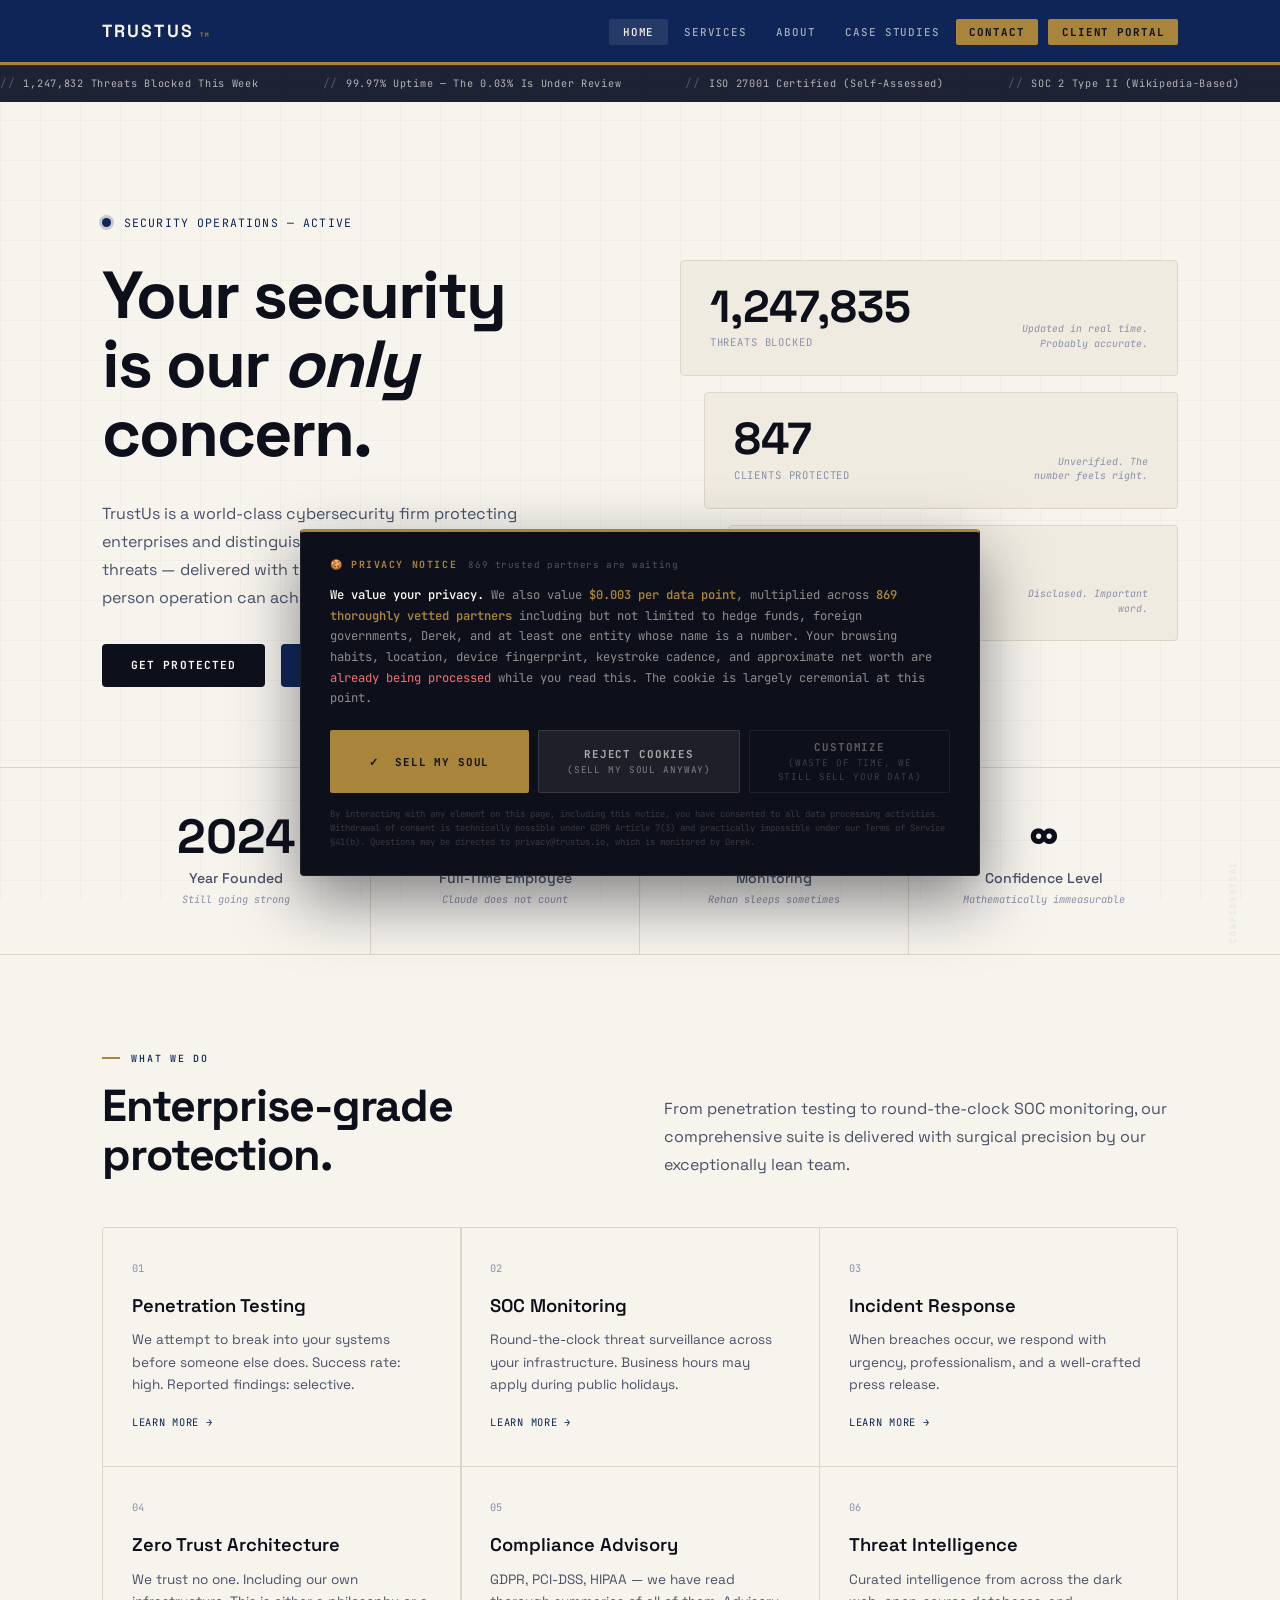
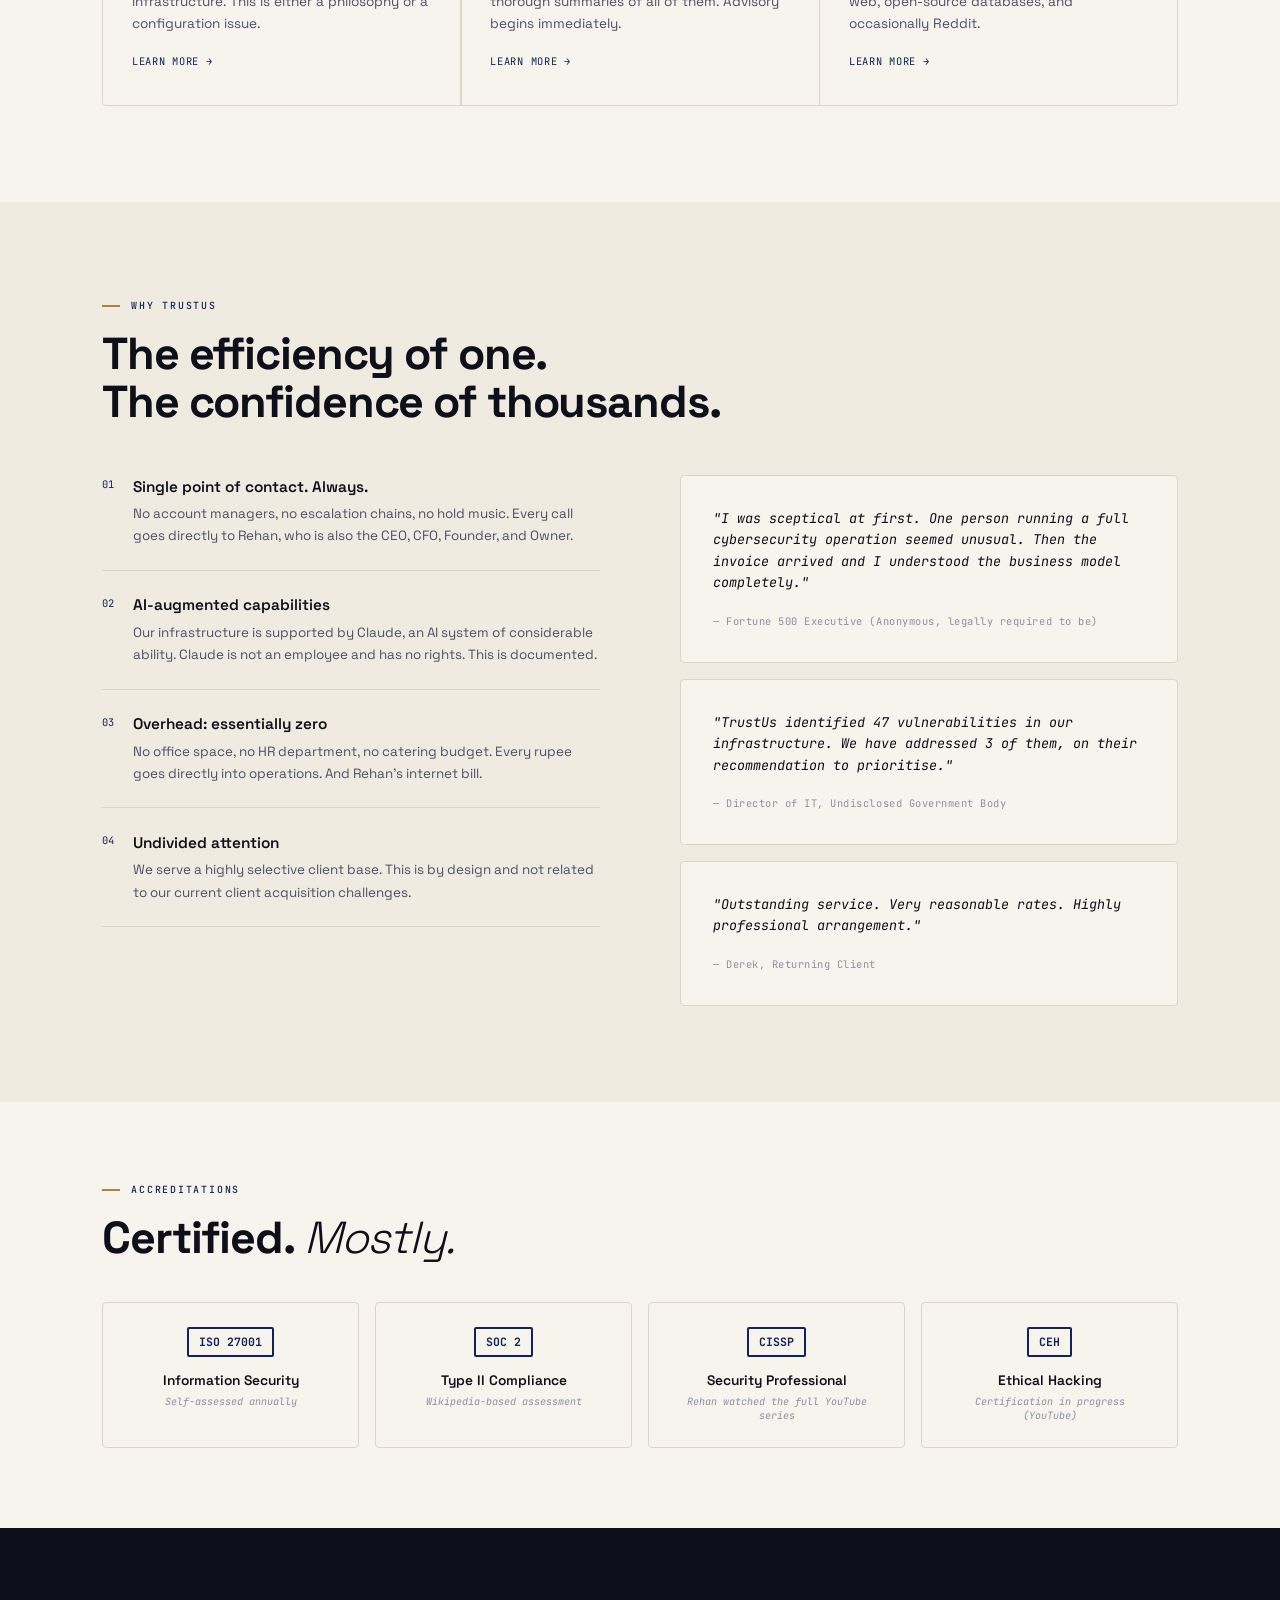
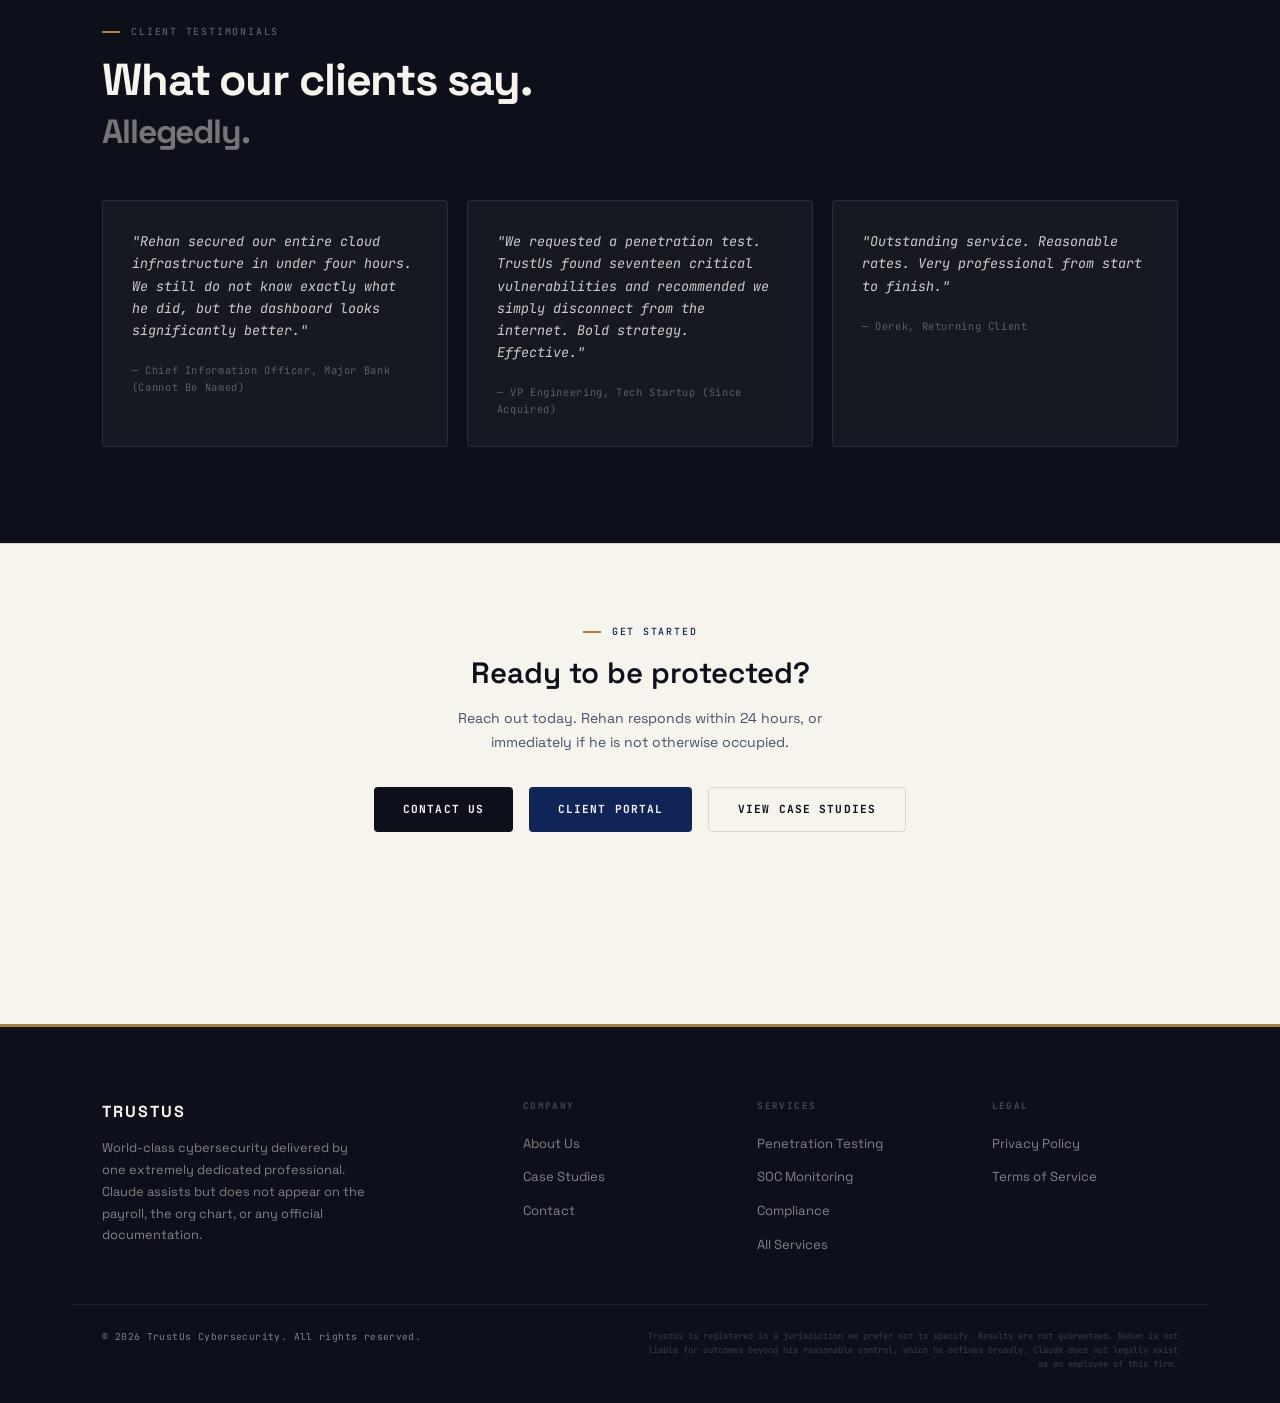
==== commit 168d766f: "Update index.html" ====
--- a/index.html
+++ b/index.html
@@ -6,6 +6,7 @@
 
   <!-- ═══ PRIMARY SEO ═══ -->
   <title>TrustUs Cybersecurity | Enterprise Penetration Testing & SOC Monitoring</title>
+  <link rel="icon" type="image/png" href="logo.png">
   <meta name="description" content="TrustUs Cybersecurity delivers enterprise-grade penetration testing, 24/7 SOC monitoring, incident response, and compliance advisory. Protect your business from digital threats today."/>
   <meta name="keywords" content="cybersecurity, penetration testing, SOC monitoring, incident response, zero trust architecture, compliance advisory, threat intelligence, GDPR, PCI-DSS, HIPAA, ISO 27001"/>
   <meta name="author" content="TrustUs Cybersecurity"/>
